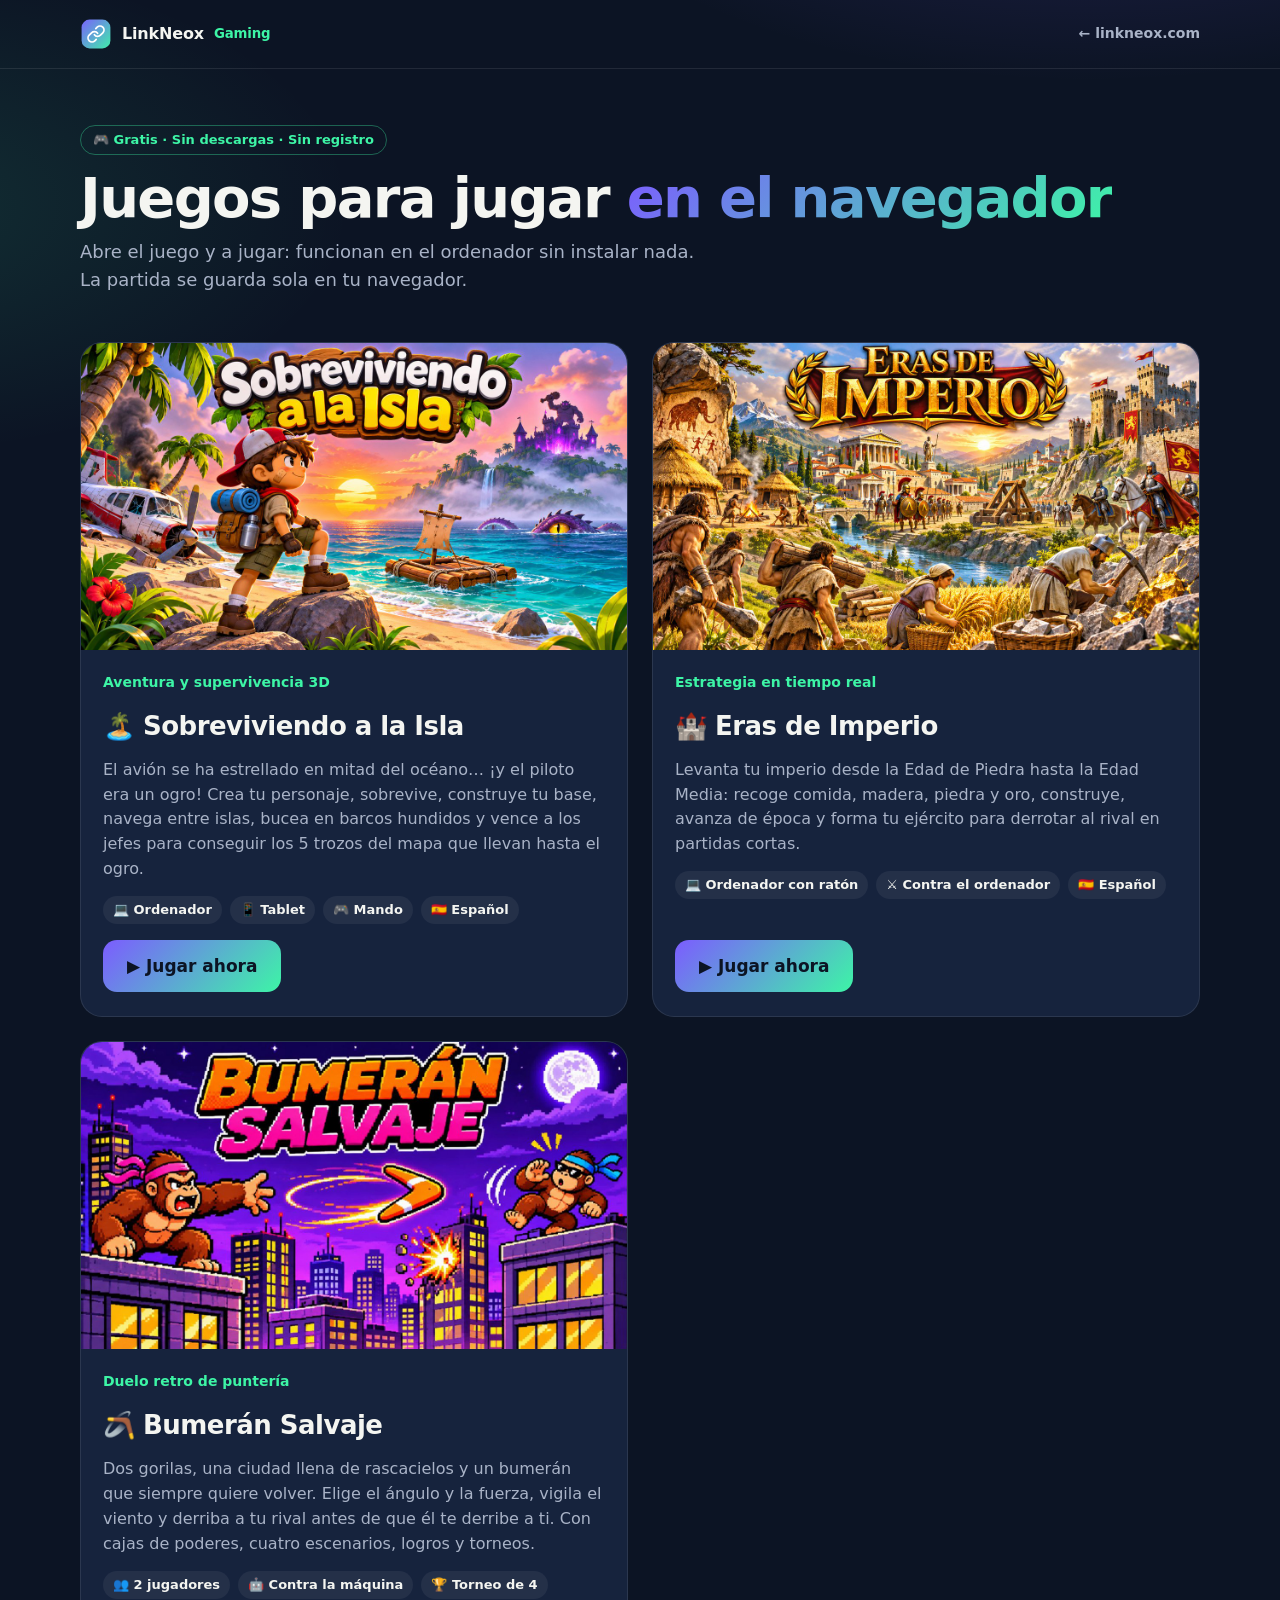
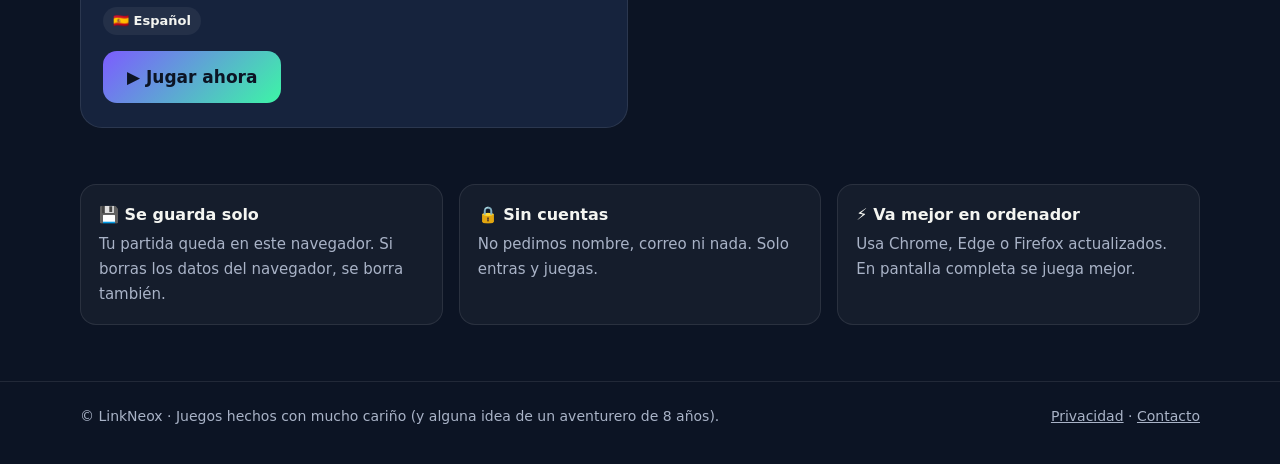
==== gaming/index.html @ 2f7a63bf "Gaming: tarjeta de Bumerán Salvaje" ====
<!doctype html>
<html lang="es">
<head>
  <meta charset="UTF-8" />
  <meta name="viewport" content="width=device-width, initial-scale=1" />
  <title>Juegos gratis en el navegador | LinkNeox Gaming</title>
  <meta name="description" content="Juegos gratis para jugar en el navegador, sin descargar nada: Sobreviviendo a la Isla (aventura 3D en el océano), Eras de Imperio (estrategia en tiempo real) y Bumerán Salvaje (duelo retro para 2 jugadores)." />
  <link rel="canonical" href="https://linkneox.com/gaming/" />
  <meta name="theme-color" content="#0c1424" />
  <meta property="og:type" content="website" />
  <meta property="og:title" content="LinkNeox Gaming: juegos gratis en el navegador" />
  <meta property="og:description" content="Aventura 3D en el océano y estrategia en tiempo real. Sin descargas, sin registro." />
  <meta property="og:url" content="https://linkneox.com/gaming/" />
  <meta property="og:image" content="https://linkneox.com/gaming/img/sobreviviendo-portada.jpg" />
  <link rel="icon" href="/favicon.svg" type="image/svg+xml" />
  <style>
    :root {
      --navy: #0c1424;
      --navy-2: #131e35;
      --card: #16233d;
      --line: rgba(255, 255, 255, 0.09);
      --text: #f4f5f1;
      --muted: #a9b3c7;
      --green: #3df5a6;
      --violet: #7c5cff;
      --grad: linear-gradient(135deg, #7c5cff, #3df5a6);
    }
    * { box-sizing: border-box; }
    html { -webkit-text-size-adjust: 100%; }
    body {
      margin: 0; min-height: 100vh; background: var(--navy); color: var(--text);
      font: 16px/1.55 system-ui, -apple-system, "Segoe UI", Roboto, sans-serif;
      background-image: radial-gradient(60rem 30rem at 85% -10%, rgba(124, 92, 255, 0.22), transparent 60%),
        radial-gradient(50rem 26rem at -10% 10%, rgba(61, 245, 166, 0.12), transparent 60%);
    }
    a { color: inherit; }
    .wrap { width: min(1120px, 100% - 32px); margin-inline: auto; }

    header { padding: 18px 0; border-bottom: 1px solid var(--line); }
    header .wrap { display: flex; align-items: center; justify-content: space-between; gap: 16px; }
    .brand { display: flex; align-items: center; gap: 10px; text-decoration: none; font-weight: 800; letter-spacing: -0.01em; }
    .brand small { font-weight: 700; color: var(--green); }
    .back { color: var(--muted); text-decoration: none; font-size: 14px; font-weight: 600; }
    .back:hover { color: var(--text); }

    .hero { padding: 56px 0 28px; }
    .tag { display: inline-block; padding: 4px 12px; border-radius: 999px; border: 1px solid rgba(61, 245, 166, 0.35); color: var(--green); font-size: 13px; font-weight: 700; }
    h1 { margin: 14px 0 10px; font-size: clamp(32px, 6vw, 56px); line-height: 1.05; letter-spacing: -0.03em; }
    h1 span { background: var(--grad); -webkit-background-clip: text; background-clip: text; color: transparent; }
    .hero p { margin: 0; max-width: 620px; color: var(--muted); font-size: 18px; }

    .games { display: grid; gap: 24px; padding: 20px 0 56px; grid-template-columns: repeat(auto-fit, minmax(min(100%, 460px), 1fr)); }
    .game { display: flex; flex-direction: column; background: var(--card); border: 1px solid var(--line); border-radius: 22px; overflow: hidden; transition: transform 0.2s, border-color 0.2s; }
    .game:hover { transform: translateY(-3px); border-color: rgba(61, 245, 166, 0.35); }
    .shot { position: relative; aspect-ratio: 16 / 9; background: var(--navy-2); overflow: hidden; }
    .shot img { width: 100%; height: 100%; object-fit: cover; display: block; }
    .shot img.top { object-position: center top; }
    .shot .mini { position: absolute; right: 12px; bottom: 12px; width: 34%; height: auto; aspect-ratio: 16 / 9; border-radius: 10px; border: 2px solid rgba(255, 255, 255, 0.85); box-shadow: 0 8px 24px rgba(0, 0, 0, 0.4); }
    .body { display: flex; flex-direction: column; gap: 12px; padding: 22px 22px 24px; flex: 1; }
    .game h2 { margin: 0; font-size: 26px; letter-spacing: -0.02em; }
    .game .kind { color: var(--green); font-weight: 700; font-size: 14px; }
    .game p { margin: 0; color: var(--muted); }
    .chips { display: flex; flex-wrap: wrap; gap: 8px; margin: 2px 0 4px; padding: 0; list-style: none; }
    .chips li { padding: 4px 10px; border-radius: 999px; background: rgba(255, 255, 255, 0.06); font-size: 13px; font-weight: 600; }
    .play {
      margin-top: auto; align-self: flex-start; display: inline-flex; align-items: center; gap: 8px;
      padding: 13px 24px; border-radius: 14px; background: var(--grad); color: var(--navy);
      font-weight: 800; font-size: 17px; text-decoration: none; transition: filter 0.2s, transform 0.2s;
    }
    .play:hover { filter: brightness(1.08); transform: translateY(-1px); }
    .play:focus-visible { outline: 3px solid var(--text); outline-offset: 3px; }

    .info { display: grid; gap: 16px; padding-bottom: 56px; grid-template-columns: repeat(auto-fit, minmax(min(100%, 240px), 1fr)); }
    .info div { padding: 18px; border-radius: 16px; background: rgba(255, 255, 255, 0.04); border: 1px solid var(--line); }
    .info b { display: block; margin-bottom: 4px; }
    .info span { color: var(--muted); font-size: 15px; }

    footer { padding: 24px 0 36px; border-top: 1px solid var(--line); color: var(--muted); font-size: 14px; }
    footer .wrap { display: flex; flex-wrap: wrap; gap: 12px 24px; justify-content: space-between; }
    footer a { color: var(--muted); }
    footer a:hover { color: var(--text); }

    @media (prefers-reduced-motion: reduce) { .game, .play { transition: none; } .game:hover, .play:hover { transform: none; } }
  </style>
</head>
<body>
  <header>
    <div class="wrap">
      <a class="brand" href="/">
        <svg width="32" height="32" viewBox="0 0 40 40" aria-hidden="true">
          <defs><linearGradient id="g" x1="0" y1="0" x2="40" y2="40" gradientUnits="userSpaceOnUse"><stop stop-color="#7C5CFF" /><stop offset="1" stop-color="#3DF5A6" /></linearGradient></defs>
          <rect x="2" y="2" width="36" height="36" rx="10" fill="url(#g)" />
          <g transform="translate(8,8)" stroke="#fff" stroke-width="2.2" stroke-linecap="round" stroke-linejoin="round" fill="none">
            <path d="M10 13a5 5 0 0 0 7.54.54l3-3a5 5 0 0 0-7.07-7.07l-1.72 1.71" />
            <path d="M14 11a5 5 0 0 0-7.54-.54l-3 3a5 5 0 0 0 7.07 7.07l1.71-1.71" />
          </g>
        </svg>
        LinkNeox <small>Gaming</small>
      </a>
      <a class="back" href="/">← linkneox.com</a>
    </div>
  </header>

  <main>
    <section class="hero wrap">
      <span class="tag">🎮 Gratis · Sin descargas · Sin registro</span>
      <h1>Juegos para jugar <span>en el navegador</span></h1>
      <p>Abre el juego y a jugar: funcionan en el ordenador sin instalar nada. La partida se guarda sola en tu navegador.</p>
    </section>

    <section class="games wrap" aria-label="Juegos">
      <article class="game">
        <div class="shot">
          <img src="img/sobreviviendo-portada.jpg" width="1280" height="720" alt="Portada de Sobreviviendo a la Isla: un niño aventurero en la playa junto al avión estrellado, una balsa en el mar y el castillo morado del ogro al fondo" />
        </div>
        <div class="body">
          <span class="kind">Aventura y supervivencia 3D</span>
          <h2>🏝️ Sobreviviendo a la Isla</h2>
          <p>El avión se ha estrellado en mitad del océano… ¡y el piloto era un ogro! Crea tu personaje, sobrevive, construye tu base, navega entre islas, bucea en barcos hundidos y vence a los jefes para conseguir los 5 trozos del mapa que llevan hasta el ogro.</p>
          <ul class="chips">
            <li>💻 Ordenador</li><li>📱 Tablet</li><li>🎮 Mando</li><li>🇪🇸 Español</li>
          </ul>
          <a class="play" href="sobreviviendo-a-la-isla/">▶ Jugar ahora</a>
        </div>
      </article>

      <article class="game">
        <div class="shot">
          <img src="img/eras-de-imperio-portada.jpg" width="1280" height="720" alt="Portada de Eras de Imperio: una aldea de la Edad de Piedra, una ciudad de la Antigüedad y un castillo medieval junto a un río, con aldeanos recogiendo recursos" loading="lazy" />
        </div>
        <div class="body">
          <span class="kind">Estrategia en tiempo real</span>
          <h2>🏰 Eras de Imperio</h2>
          <p>Levanta tu imperio desde la Edad de Piedra hasta la Edad Media: recoge comida, madera, piedra y oro, construye, avanza de época y forma tu ejército para derrotar al rival en partidas cortas.</p>
          <ul class="chips">
            <li>💻 Ordenador con ratón</li><li>⚔️ Contra el ordenador</li><li>🇪🇸 Español</li>
          </ul>
          <a class="play" href="eras-de-imperio/">▶ Jugar ahora</a>
        </div>
      </article>

      <article class="game">
        <div class="shot">
          <img src="img/bumeran-salvaje-portada.jpg" width="1280" height="720" alt="Portada de Bumerán Salvaje: dos gorilas pixelados en lo alto de rascacielos de una ciudad nocturna se lanzan un bumerán" loading="lazy" />
        </div>
        <div class="body">
          <span class="kind">Duelo retro de puntería</span>
          <h2>🪃 Bumerán Salvaje</h2>
          <p>Dos gorilas, una ciudad llena de rascacielos y un bumerán que siempre quiere volver. Elige el ángulo y la fuerza, vigila el viento y derriba a tu rival antes de que él te derribe a ti. Con cajas de poderes, cuatro escenarios, logros y torneos.</p>
          <ul class="chips">
            <li>👥 2 jugadores</li><li>🤖 Contra la máquina</li><li>🏆 Torneo de 4</li><li>🇪🇸 Español</li>
          </ul>
          <a class="play" href="bumeran-salvaje/">▶ Jugar ahora</a>
        </div>
      </article>
    </section>

    <section class="info wrap" aria-label="Información">
      <div><b>💾 Se guarda solo</b><span>Tu partida queda en este navegador. Si borras los datos del navegador, se borra también.</span></div>
      <div><b>🔒 Sin cuentas</b><span>No pedimos nombre, correo ni nada. Solo entras y juegas.</span></div>
      <div><b>⚡ Va mejor en ordenador</b><span>Usa Chrome, Edge o Firefox actualizados. En pantalla completa se juega mejor.</span></div>
    </section>
  </main>

  <footer>
    <div class="wrap">
      <span>© LinkNeox · Juegos hechos con mucho cariño (y alguna idea de un aventurero de 8 años).</span>
      <span><a href="/privacidad">Privacidad</a> · <a href="/contacto">Contacto</a></span>
    </div>
  </footer>
</body>
</html>
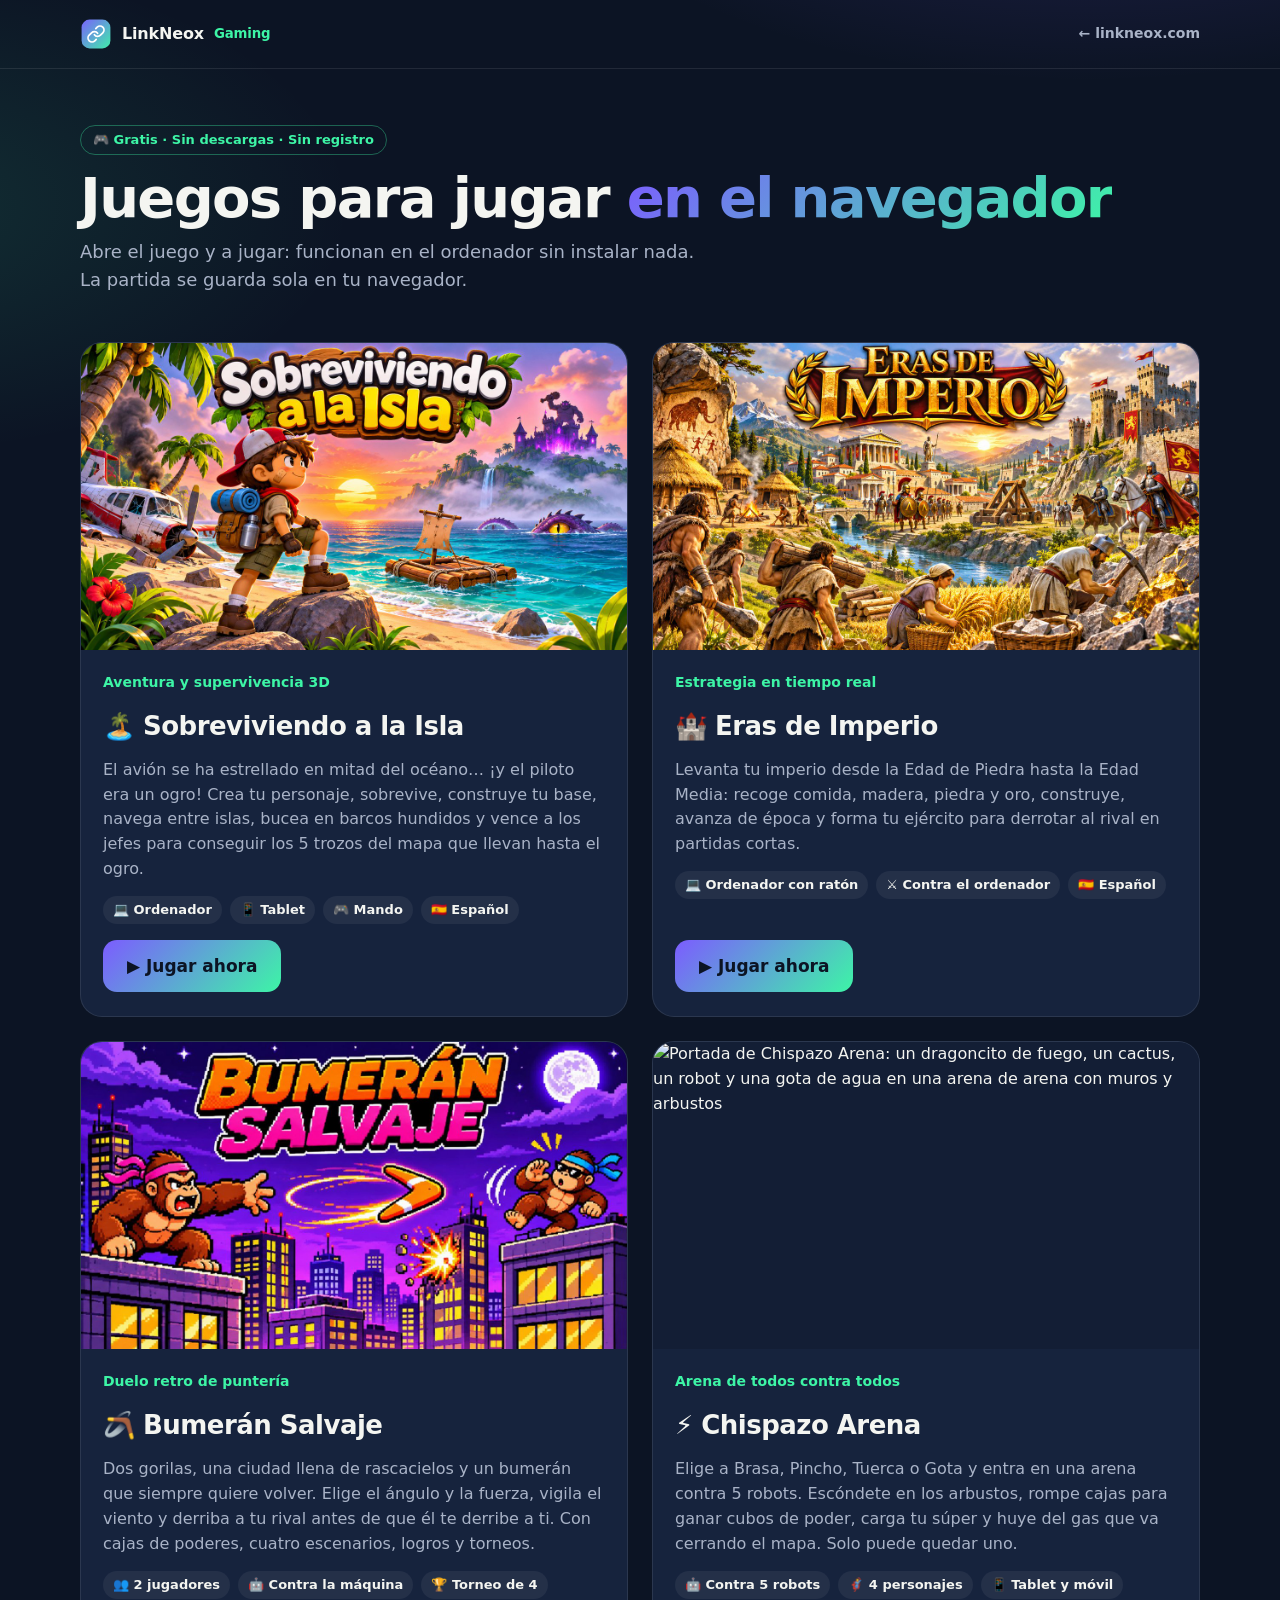
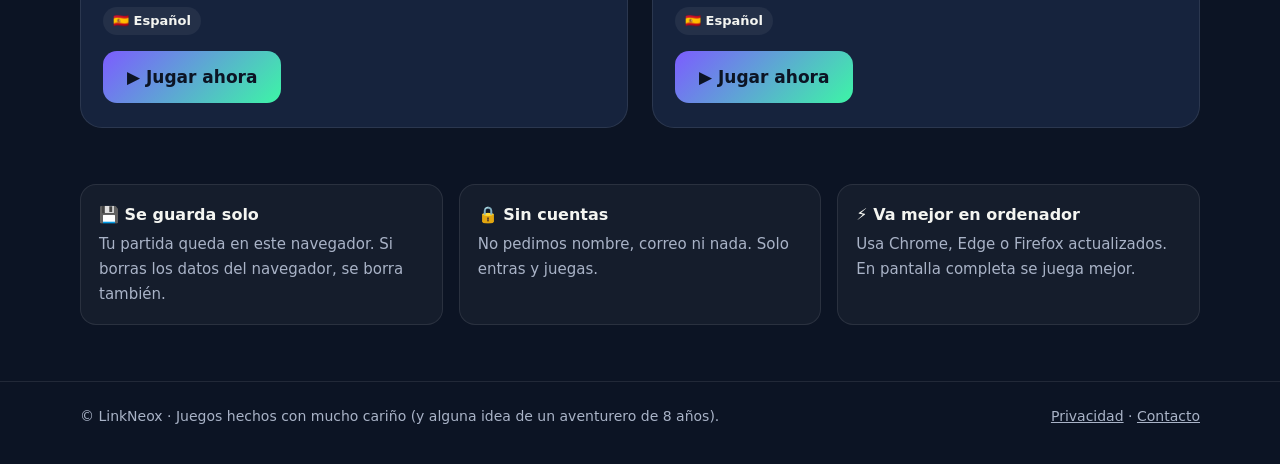
==== commit 54f1cd66: "Add Chispazo Arena to games page" ====
--- a/gaming/index.html
+++ b/gaming/index.html
@@ -1,172 +1,186 @@
-<!doctype html>
-<html lang="es">
-<head>
-  <meta charset="UTF-8" />
-  <meta name="viewport" content="width=device-width, initial-scale=1" />
-  <title>Juegos gratis en el navegador | LinkNeox Gaming</title>
-  <meta name="description" content="Juegos gratis para jugar en el navegador, sin descargar nada: Sobreviviendo a la Isla (aventura 3D en el océano), Eras de Imperio (estrategia en tiempo real) y Bumerán Salvaje (duelo retro para 2 jugadores)." />
-  <link rel="canonical" href="https://linkneox.com/gaming/" />
-  <meta name="theme-color" content="#0c1424" />
-  <meta property="og:type" content="website" />
-  <meta property="og:title" content="LinkNeox Gaming: juegos gratis en el navegador" />
-  <meta property="og:description" content="Aventura 3D en el océano y estrategia en tiempo real. Sin descargas, sin registro." />
-  <meta property="og:url" content="https://linkneox.com/gaming/" />
-  <meta property="og:image" content="https://linkneox.com/gaming/img/sobreviviendo-portada.jpg" />
-  <link rel="icon" href="/favicon.svg" type="image/svg+xml" />
-  <style>
-    :root {
-      --navy: #0c1424;
-      --navy-2: #131e35;
-      --card: #16233d;
-      --line: rgba(255, 255, 255, 0.09);
-      --text: #f4f5f1;
-      --muted: #a9b3c7;
-      --green: #3df5a6;
-      --violet: #7c5cff;
-      --grad: linear-gradient(135deg, #7c5cff, #3df5a6);
-    }
-    * { box-sizing: border-box; }
-    html { -webkit-text-size-adjust: 100%; }
-    body {
-      margin: 0; min-height: 100vh; background: var(--navy); color: var(--text);
-      font: 16px/1.55 system-ui, -apple-system, "Segoe UI", Roboto, sans-serif;
-      background-image: radial-gradient(60rem 30rem at 85% -10%, rgba(124, 92, 255, 0.22), transparent 60%),
-        radial-gradient(50rem 26rem at -10% 10%, rgba(61, 245, 166, 0.12), transparent 60%);
-    }
-    a { color: inherit; }
-    .wrap { width: min(1120px, 100% - 32px); margin-inline: auto; }
-
-    header { padding: 18px 0; border-bottom: 1px solid var(--line); }
-    header .wrap { display: flex; align-items: center; justify-content: space-between; gap: 16px; }
-    .brand { display: flex; align-items: center; gap: 10px; text-decoration: none; font-weight: 800; letter-spacing: -0.01em; }
-    .brand small { font-weight: 700; color: var(--green); }
-    .back { color: var(--muted); text-decoration: none; font-size: 14px; font-weight: 600; }
-    .back:hover { color: var(--text); }
-
-    .hero { padding: 56px 0 28px; }
-    .tag { display: inline-block; padding: 4px 12px; border-radius: 999px; border: 1px solid rgba(61, 245, 166, 0.35); color: var(--green); font-size: 13px; font-weight: 700; }
-    h1 { margin: 14px 0 10px; font-size: clamp(32px, 6vw, 56px); line-height: 1.05; letter-spacing: -0.03em; }
-    h1 span { background: var(--grad); -webkit-background-clip: text; background-clip: text; color: transparent; }
-    .hero p { margin: 0; max-width: 620px; color: var(--muted); font-size: 18px; }
-
-    .games { display: grid; gap: 24px; padding: 20px 0 56px; grid-template-columns: repeat(auto-fit, minmax(min(100%, 460px), 1fr)); }
-    .game { display: flex; flex-direction: column; background: var(--card); border: 1px solid var(--line); border-radius: 22px; overflow: hidden; transition: transform 0.2s, border-color 0.2s; }
-    .game:hover { transform: translateY(-3px); border-color: rgba(61, 245, 166, 0.35); }
-    .shot { position: relative; aspect-ratio: 16 / 9; background: var(--navy-2); overflow: hidden; }
-    .shot img { width: 100%; height: 100%; object-fit: cover; display: block; }
-    .shot img.top { object-position: center top; }
-    .shot .mini { position: absolute; right: 12px; bottom: 12px; width: 34%; height: auto; aspect-ratio: 16 / 9; border-radius: 10px; border: 2px solid rgba(255, 255, 255, 0.85); box-shadow: 0 8px 24px rgba(0, 0, 0, 0.4); }
-    .body { display: flex; flex-direction: column; gap: 12px; padding: 22px 22px 24px; flex: 1; }
-    .game h2 { margin: 0; font-size: 26px; letter-spacing: -0.02em; }
-    .game .kind { color: var(--green); font-weight: 700; font-size: 14px; }
-    .game p { margin: 0; color: var(--muted); }
-    .chips { display: flex; flex-wrap: wrap; gap: 8px; margin: 2px 0 4px; padding: 0; list-style: none; }
-    .chips li { padding: 4px 10px; border-radius: 999px; background: rgba(255, 255, 255, 0.06); font-size: 13px; font-weight: 600; }
-    .play {
-      margin-top: auto; align-self: flex-start; display: inline-flex; align-items: center; gap: 8px;
-      padding: 13px 24px; border-radius: 14px; background: var(--grad); color: var(--navy);
-      font-weight: 800; font-size: 17px; text-decoration: none; transition: filter 0.2s, transform 0.2s;
-    }
-    .play:hover { filter: brightness(1.08); transform: translateY(-1px); }
-    .play:focus-visible { outline: 3px solid var(--text); outline-offset: 3px; }
-
-    .info { display: grid; gap: 16px; padding-bottom: 56px; grid-template-columns: repeat(auto-fit, minmax(min(100%, 240px), 1fr)); }
-    .info div { padding: 18px; border-radius: 16px; background: rgba(255, 255, 255, 0.04); border: 1px solid var(--line); }
-    .info b { display: block; margin-bottom: 4px; }
-    .info span { color: var(--muted); font-size: 15px; }
-
-    footer { padding: 24px 0 36px; border-top: 1px solid var(--line); color: var(--muted); font-size: 14px; }
-    footer .wrap { display: flex; flex-wrap: wrap; gap: 12px 24px; justify-content: space-between; }
-    footer a { color: var(--muted); }
-    footer a:hover { color: var(--text); }
-
-    @media (prefers-reduced-motion: reduce) { .game, .play { transition: none; } .game:hover, .play:hover { transform: none; } }
-  </style>
-</head>
-<body>
-  <header>
-    <div class="wrap">
-      <a class="brand" href="/">
-        <svg width="32" height="32" viewBox="0 0 40 40" aria-hidden="true">
-          <defs><linearGradient id="g" x1="0" y1="0" x2="40" y2="40" gradientUnits="userSpaceOnUse"><stop stop-color="#7C5CFF" /><stop offset="1" stop-color="#3DF5A6" /></linearGradient></defs>
-          <rect x="2" y="2" width="36" height="36" rx="10" fill="url(#g)" />
-          <g transform="translate(8,8)" stroke="#fff" stroke-width="2.2" stroke-linecap="round" stroke-linejoin="round" fill="none">
-            <path d="M10 13a5 5 0 0 0 7.54.54l3-3a5 5 0 0 0-7.07-7.07l-1.72 1.71" />
-            <path d="M14 11a5 5 0 0 0-7.54-.54l-3 3a5 5 0 0 0 7.07 7.07l1.71-1.71" />
-          </g>
-        </svg>
-        LinkNeox <small>Gaming</small>
-      </a>
-      <a class="back" href="/">← linkneox.com</a>
-    </div>
-  </header>
-
-  <main>
-    <section class="hero wrap">
-      <span class="tag">🎮 Gratis · Sin descargas · Sin registro</span>
-      <h1>Juegos para jugar <span>en el navegador</span></h1>
-      <p>Abre el juego y a jugar: funcionan en el ordenador sin instalar nada. La partida se guarda sola en tu navegador.</p>
-    </section>
-
-    <section class="games wrap" aria-label="Juegos">
-      <article class="game">
-        <div class="shot">
-          <img src="img/sobreviviendo-portada.jpg" width="1280" height="720" alt="Portada de Sobreviviendo a la Isla: un niño aventurero en la playa junto al avión estrellado, una balsa en el mar y el castillo morado del ogro al fondo" />
-        </div>
-        <div class="body">
-          <span class="kind">Aventura y supervivencia 3D</span>
-          <h2>🏝️ Sobreviviendo a la Isla</h2>
-          <p>El avión se ha estrellado en mitad del océano… ¡y el piloto era un ogro! Crea tu personaje, sobrevive, construye tu base, navega entre islas, bucea en barcos hundidos y vence a los jefes para conseguir los 5 trozos del mapa que llevan hasta el ogro.</p>
-          <ul class="chips">
-            <li>💻 Ordenador</li><li>📱 Tablet</li><li>🎮 Mando</li><li>🇪🇸 Español</li>
-          </ul>
-          <a class="play" href="sobreviviendo-a-la-isla/">▶ Jugar ahora</a>
-        </div>
-      </article>
-
-      <article class="game">
-        <div class="shot">
-          <img src="img/eras-de-imperio-portada.jpg" width="1280" height="720" alt="Portada de Eras de Imperio: una aldea de la Edad de Piedra, una ciudad de la Antigüedad y un castillo medieval junto a un río, con aldeanos recogiendo recursos" loading="lazy" />
-        </div>
-        <div class="body">
-          <span class="kind">Estrategia en tiempo real</span>
-          <h2>🏰 Eras de Imperio</h2>
-          <p>Levanta tu imperio desde la Edad de Piedra hasta la Edad Media: recoge comida, madera, piedra y oro, construye, avanza de época y forma tu ejército para derrotar al rival en partidas cortas.</p>
-          <ul class="chips">
-            <li>💻 Ordenador con ratón</li><li>⚔️ Contra el ordenador</li><li>🇪🇸 Español</li>
-          </ul>
-          <a class="play" href="eras-de-imperio/">▶ Jugar ahora</a>
-        </div>
-      </article>
-
-      <article class="game">
-        <div class="shot">
-          <img src="img/bumeran-salvaje-portada.jpg" width="1280" height="720" alt="Portada de Bumerán Salvaje: dos gorilas pixelados en lo alto de rascacielos de una ciudad nocturna se lanzan un bumerán" loading="lazy" />
-        </div>
-        <div class="body">
-          <span class="kind">Duelo retro de puntería</span>
-          <h2>🪃 Bumerán Salvaje</h2>
-          <p>Dos gorilas, una ciudad llena de rascacielos y un bumerán que siempre quiere volver. Elige el ángulo y la fuerza, vigila el viento y derriba a tu rival antes de que él te derribe a ti. Con cajas de poderes, cuatro escenarios, logros y torneos.</p>
-          <ul class="chips">
-            <li>👥 2 jugadores</li><li>🤖 Contra la máquina</li><li>🏆 Torneo de 4</li><li>🇪🇸 Español</li>
-          </ul>
-          <a class="play" href="bumeran-salvaje/">▶ Jugar ahora</a>
-        </div>
-      </article>
-    </section>
-
-    <section class="info wrap" aria-label="Información">
-      <div><b>💾 Se guarda solo</b><span>Tu partida queda en este navegador. Si borras los datos del navegador, se borra también.</span></div>
-      <div><b>🔒 Sin cuentas</b><span>No pedimos nombre, correo ni nada. Solo entras y juegas.</span></div>
-      <div><b>⚡ Va mejor en ordenador</b><span>Usa Chrome, Edge o Firefox actualizados. En pantalla completa se juega mejor.</span></div>
-    </section>
-  </main>
-
-  <footer>
-    <div class="wrap">
-      <span>© LinkNeox · Juegos hechos con mucho cariño (y alguna idea de un aventurero de 8 años).</span>
-      <span><a href="/privacidad">Privacidad</a> · <a href="/contacto">Contacto</a></span>
-    </div>
-  </footer>
-</body>
-</html>
+<!doctype html>
+<html lang="es">
+<head>
+  <meta charset="UTF-8" />
+  <meta name="viewport" content="width=device-width, initial-scale=1" />
+  <title>Juegos gratis en el navegador | LinkNeox Gaming</title>
+  <meta name="description" content="Juegos gratis para jugar en el navegador, sin descargar nada: Sobreviviendo a la Isla (aventura 3D en el océano), Eras de Imperio (estrategia en tiempo real) y Bumerán Salvaje (duelo retro para 2 jugadores)." />
+  <link rel="canonical" href="https://linkneox.com/gaming/" />
+  <meta name="theme-color" content="#0c1424" />
+  <meta property="og:type" content="website" />
+  <meta property="og:title" content="LinkNeox Gaming: juegos gratis en el navegador" />
+  <meta property="og:description" content="Aventura 3D en el océano y estrategia en tiempo real. Sin descargas, sin registro." />
+  <meta property="og:url" content="https://linkneox.com/gaming/" />
+  <meta property="og:image" content="https://linkneox.com/gaming/img/sobreviviendo-portada.jpg" />
+  <link rel="icon" href="/favicon.svg" type="image/svg+xml" />
+  <style>
+    :root {
+      --navy: #0c1424;
+      --navy-2: #131e35;
+      --card: #16233d;
+      --line: rgba(255, 255, 255, 0.09);
+      --text: #f4f5f1;
+      --muted: #a9b3c7;
+      --green: #3df5a6;
+      --violet: #7c5cff;
+      --grad: linear-gradient(135deg, #7c5cff, #3df5a6);
+    }
+    * { box-sizing: border-box; }
+    html { -webkit-text-size-adjust: 100%; }
+    body {
+      margin: 0; min-height: 100vh; background: var(--navy); color: var(--text);
+      font: 16px/1.55 system-ui, -apple-system, "Segoe UI", Roboto, sans-serif;
+      background-image: radial-gradient(60rem 30rem at 85% -10%, rgba(124, 92, 255, 0.22), transparent 60%),
+        radial-gradient(50rem 26rem at -10% 10%, rgba(61, 245, 166, 0.12), transparent 60%);
+    }
+    a { color: inherit; }
+    .wrap { width: min(1120px, 100% - 32px); margin-inline: auto; }
+
+    header { padding: 18px 0; border-bottom: 1px solid var(--line); }
+    header .wrap { display: flex; align-items: center; justify-content: space-between; gap: 16px; }
+    .brand { display: flex; align-items: center; gap: 10px; text-decoration: none; font-weight: 800; letter-spacing: -0.01em; }
+    .brand small { font-weight: 700; color: var(--green); }
+    .back { color: var(--muted); text-decoration: none; font-size: 14px; font-weight: 600; }
+    .back:hover { color: var(--text); }
+
+    .hero { padding: 56px 0 28px; }
+    .tag { display: inline-block; padding: 4px 12px; border-radius: 999px; border: 1px solid rgba(61, 245, 166, 0.35); color: var(--green); font-size: 13px; font-weight: 700; }
+    h1 { margin: 14px 0 10px; font-size: clamp(32px, 6vw, 56px); line-height: 1.05; letter-spacing: -0.03em; }
+    h1 span { background: var(--grad); -webkit-background-clip: text; background-clip: text; color: transparent; }
+    .hero p { margin: 0; max-width: 620px; color: var(--muted); font-size: 18px; }
+
+    .games { display: grid; gap: 24px; padding: 20px 0 56px; grid-template-columns: repeat(auto-fit, minmax(min(100%, 460px), 1fr)); }
+    .game { display: flex; flex-direction: column; background: var(--card); border: 1px solid var(--line); border-radius: 22px; overflow: hidden; transition: transform 0.2s, border-color 0.2s; }
+    .game:hover { transform: translateY(-3px); border-color: rgba(61, 245, 166, 0.35); }
+    .shot { position: relative; aspect-ratio: 16 / 9; background: var(--navy-2); overflow: hidden; }
+    .shot img { width: 100%; height: 100%; object-fit: cover; display: block; }
+    .shot img.top { object-position: center top; }
+    .shot .mini { position: absolute; right: 12px; bottom: 12px; width: 34%; height: auto; aspect-ratio: 16 / 9; border-radius: 10px; border: 2px solid rgba(255, 255, 255, 0.85); box-shadow: 0 8px 24px rgba(0, 0, 0, 0.4); }
+    .body { display: flex; flex-direction: column; gap: 12px; padding: 22px 22px 24px; flex: 1; }
+    .game h2 { margin: 0; font-size: 26px; letter-spacing: -0.02em; }
+    .game .kind { color: var(--green); font-weight: 700; font-size: 14px; }
+    .game p { margin: 0; color: var(--muted); }
+    .chips { display: flex; flex-wrap: wrap; gap: 8px; margin: 2px 0 4px; padding: 0; list-style: none; }
+    .chips li { padding: 4px 10px; border-radius: 999px; background: rgba(255, 255, 255, 0.06); font-size: 13px; font-weight: 600; }
+    .play {
+      margin-top: auto; align-self: flex-start; display: inline-flex; align-items: center; gap: 8px;
+      padding: 13px 24px; border-radius: 14px; background: var(--grad); color: var(--navy);
+      font-weight: 800; font-size: 17px; text-decoration: none; transition: filter 0.2s, transform 0.2s;
+    }
+    .play:hover { filter: brightness(1.08); transform: translateY(-1px); }
+    .play:focus-visible { outline: 3px solid var(--text); outline-offset: 3px; }
+
+    .info { display: grid; gap: 16px; padding-bottom: 56px; grid-template-columns: repeat(auto-fit, minmax(min(100%, 240px), 1fr)); }
+    .info div { padding: 18px; border-radius: 16px; background: rgba(255, 255, 255, 0.04); border: 1px solid var(--line); }
+    .info b { display: block; margin-bottom: 4px; }
+    .info span { color: var(--muted); font-size: 15px; }
+
+    footer { padding: 24px 0 36px; border-top: 1px solid var(--line); color: var(--muted); font-size: 14px; }
+    footer .wrap { display: flex; flex-wrap: wrap; gap: 12px 24px; justify-content: space-between; }
+    footer a { color: var(--muted); }
+    footer a:hover { color: var(--text); }
+
+    @media (prefers-reduced-motion: reduce) { .game, .play { transition: none; } .game:hover, .play:hover { transform: none; } }
+  </style>
+</head>
+<body>
+  <header>
+    <div class="wrap">
+      <a class="brand" href="/">
+        <svg width="32" height="32" viewBox="0 0 40 40" aria-hidden="true">
+          <defs><linearGradient id="g" x1="0" y1="0" x2="40" y2="40" gradientUnits="userSpaceOnUse"><stop stop-color="#7C5CFF" /><stop offset="1" stop-color="#3DF5A6" /></linearGradient></defs>
+          <rect x="2" y="2" width="36" height="36" rx="10" fill="url(#g)" />
+          <g transform="translate(8,8)" stroke="#fff" stroke-width="2.2" stroke-linecap="round" stroke-linejoin="round" fill="none">
+            <path d="M10 13a5 5 0 0 0 7.54.54l3-3a5 5 0 0 0-7.07-7.07l-1.72 1.71" />
+            <path d="M14 11a5 5 0 0 0-7.54-.54l-3 3a5 5 0 0 0 7.07 7.07l1.71-1.71" />
+          </g>
+        </svg>
+        LinkNeox <small>Gaming</small>
+      </a>
+      <a class="back" href="/">← linkneox.com</a>
+    </div>
+  </header>
+
+  <main>
+    <section class="hero wrap">
+      <span class="tag">🎮 Gratis · Sin descargas · Sin registro</span>
+      <h1>Juegos para jugar <span>en el navegador</span></h1>
+      <p>Abre el juego y a jugar: funcionan en el ordenador sin instalar nada. La partida se guarda sola en tu navegador.</p>
+    </section>
+
+    <section class="games wrap" aria-label="Juegos">
+      <article class="game">
+        <div class="shot">
+          <img src="img/sobreviviendo-portada.jpg" width="1280" height="720" alt="Portada de Sobreviviendo a la Isla: un niño aventurero en la playa junto al avión estrellado, una balsa en el mar y el castillo morado del ogro al fondo" />
+        </div>
+        <div class="body">
+          <span class="kind">Aventura y supervivencia 3D</span>
+          <h2>🏝️ Sobreviviendo a la Isla</h2>
+          <p>El avión se ha estrellado en mitad del océano… ¡y el piloto era un ogro! Crea tu personaje, sobrevive, construye tu base, navega entre islas, bucea en barcos hundidos y vence a los jefes para conseguir los 5 trozos del mapa que llevan hasta el ogro.</p>
+          <ul class="chips">
+            <li>💻 Ordenador</li><li>📱 Tablet</li><li>🎮 Mando</li><li>🇪🇸 Español</li>
+          </ul>
+          <a class="play" href="sobreviviendo-a-la-isla/">▶ Jugar ahora</a>
+        </div>
+      </article>
+
+      <article class="game">
+        <div class="shot">
+          <img src="img/eras-de-imperio-portada.jpg" width="1280" height="720" alt="Portada de Eras de Imperio: una aldea de la Edad de Piedra, una ciudad de la Antigüedad y un castillo medieval junto a un río, con aldeanos recogiendo recursos" loading="lazy" />
+        </div>
+        <div class="body">
+          <span class="kind">Estrategia en tiempo real</span>
+          <h2>🏰 Eras de Imperio</h2>
+          <p>Levanta tu imperio desde la Edad de Piedra hasta la Edad Media: recoge comida, madera, piedra y oro, construye, avanza de época y forma tu ejército para derrotar al rival en partidas cortas.</p>
+          <ul class="chips">
+            <li>💻 Ordenador con ratón</li><li>⚔️ Contra el ordenador</li><li>🇪🇸 Español</li>
+          </ul>
+          <a class="play" href="eras-de-imperio/">▶ Jugar ahora</a>
+        </div>
+      </article>
+
+      <article class="game">
+        <div class="shot">
+          <img src="img/bumeran-salvaje-portada.jpg" width="1280" height="720" alt="Portada de Bumerán Salvaje: dos gorilas pixelados en lo alto de rascacielos de una ciudad nocturna se lanzan un bumerán" loading="lazy" />
+        </div>
+        <div class="body">
+          <span class="kind">Duelo retro de puntería</span>
+          <h2>🪃 Bumerán Salvaje</h2>
+          <p>Dos gorilas, una ciudad llena de rascacielos y un bumerán que siempre quiere volver. Elige el ángulo y la fuerza, vigila el viento y derriba a tu rival antes de que él te derribe a ti. Con cajas de poderes, cuatro escenarios, logros y torneos.</p>
+          <ul class="chips">
+            <li>👥 2 jugadores</li><li>🤖 Contra la máquina</li><li>🏆 Torneo de 4</li><li>🇪🇸 Español</li>
+          </ul>
+          <a class="play" href="bumeran-salvaje/">▶ Jugar ahora</a>
+        </div>
+      </article>
+      <article class="game">
+        <div class="shot">
+          <img src="img/chispazo-arena-portada.jpg" width="1280" height="720" alt="Portada de Chispazo Arena: un dragoncito de fuego, un cactus, un robot y una gota de agua en una arena de arena con muros y arbustos" loading="lazy" />
+        </div>
+        <div class="body">
+          <span class="kind">Arena de todos contra todos</span>
+          <h2>⚡ Chispazo Arena</h2>
+          <p>Elige a Brasa, Pincho, Tuerca o Gota y entra en una arena contra 5 robots. Escóndete en los arbustos, rompe cajas para ganar cubos de poder, carga tu súper y huye del gas que va cerrando el mapa. Solo puede quedar uno.</p>
+          <ul class="chips">
+            <li>🤖 Contra 5 robots</li><li>🦸 4 personajes</li><li>📱 Tablet y móvil</li><li>🇪🇸 Español</li>
+          </ul>
+          <a class="play" href="chispazo-arena/">▶ Jugar ahora</a>
+        </div>
+      </article>
+    </section>
+
+    <section class="info wrap" aria-label="Información">
+      <div><b>💾 Se guarda solo</b><span>Tu partida queda en este navegador. Si borras los datos del navegador, se borra también.</span></div>
+      <div><b>🔒 Sin cuentas</b><span>No pedimos nombre, correo ni nada. Solo entras y juegas.</span></div>
+      <div><b>⚡ Va mejor en ordenador</b><span>Usa Chrome, Edge o Firefox actualizados. En pantalla completa se juega mejor.</span></div>
+    </section>
+  </main>
+
+  <footer>
+    <div class="wrap">
+      <span>© LinkNeox · Juegos hechos con mucho cariño (y alguna idea de un aventurero de 8 años).</span>
+      <span><a href="/privacidad">Privacidad</a> · <a href="/contacto">Contacto</a></span>
+    </div>
+  </footer>
+</body>
+</html>
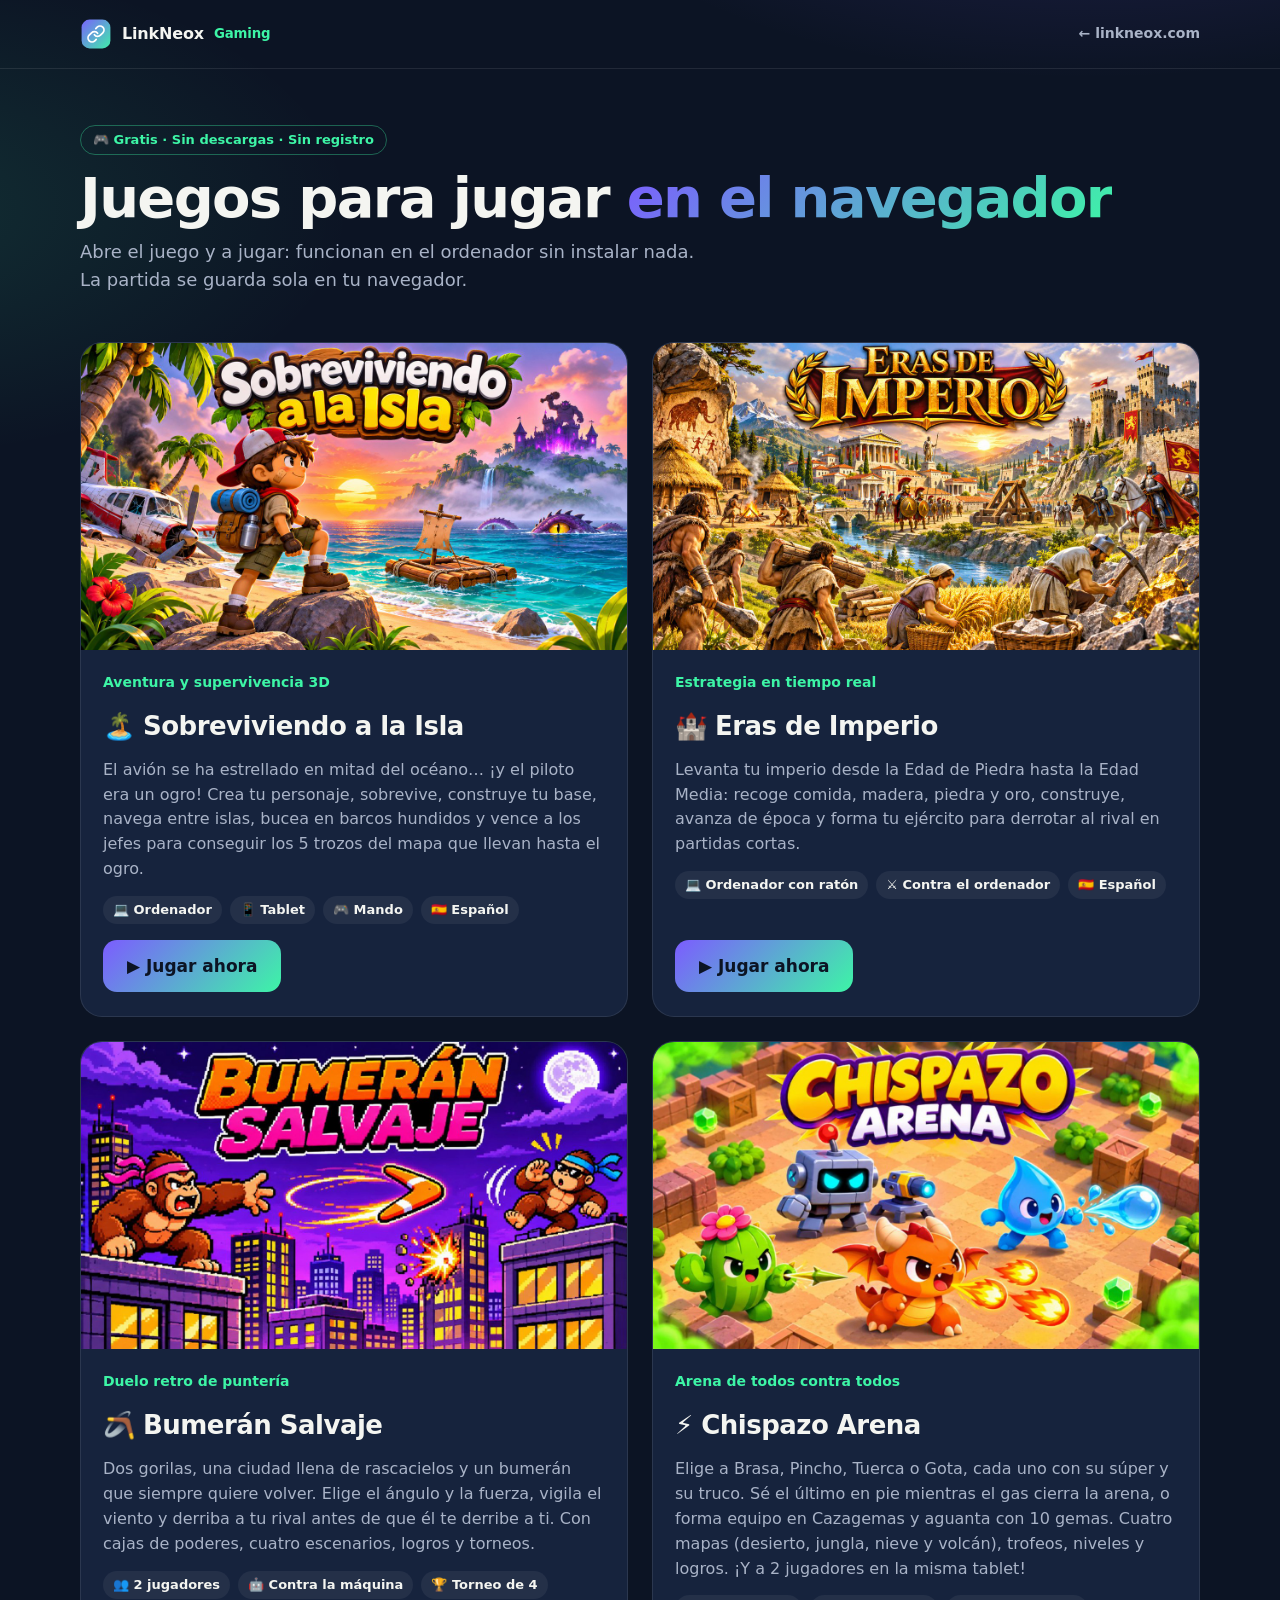
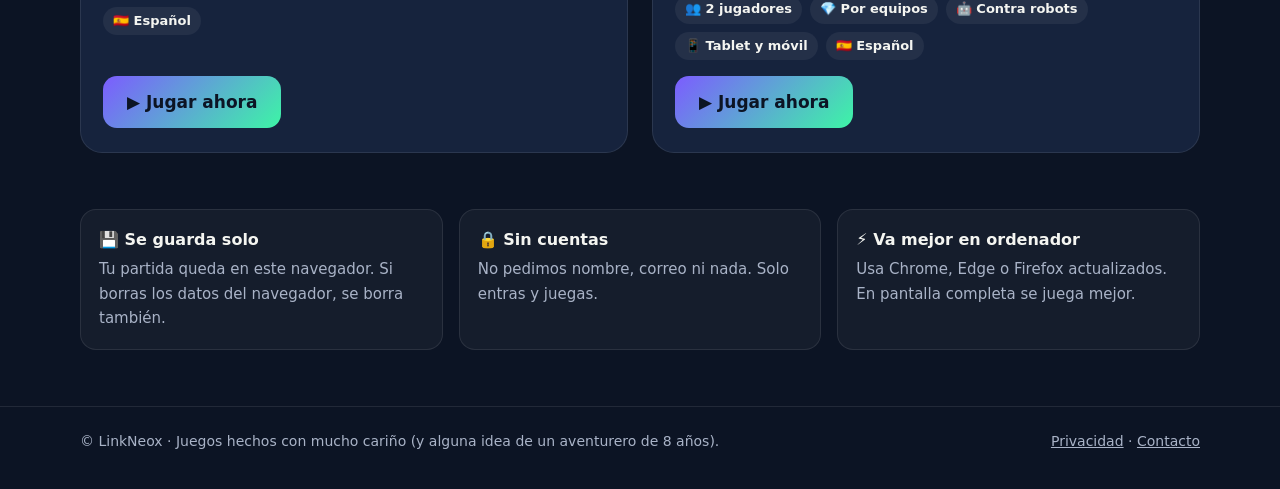
==== commit 7bfc5607: "Games page: update Chispazo Arena card" ====
--- a/gaming/index.html
+++ b/gaming/index.html
@@ -160,9 +160,9 @@
         <div class="body">
           <span class="kind">Arena de todos contra todos</span>
           <h2>⚡ Chispazo Arena</h2>
-          <p>Elige a Brasa, Pincho, Tuerca o Gota y entra en una arena contra 5 robots. Escóndete en los arbustos, rompe cajas para ganar cubos de poder, carga tu súper y huye del gas que va cerrando el mapa. Solo puede quedar uno.</p>
+          <p>Elige a Brasa, Pincho, Tuerca o Gota, cada uno con su súper y su truco. Sé el último en pie mientras el gas cierra la arena, o forma equipo en Cazagemas y aguanta con 10 gemas. Cuatro mapas (desierto, jungla, nieve y volcán), trofeos, niveles y logros. ¡Y a 2 jugadores en la misma tablet!</p>
           <ul class="chips">
-            <li>🤖 Contra 5 robots</li><li>🦸 4 personajes</li><li>📱 Tablet y móvil</li><li>🇪🇸 Español</li>
+            <li>👥 2 jugadores</li><li>💎 Por equipos</li><li>🤖 Contra robots</li><li>📱 Tablet y móvil</li><li>🇪🇸 Español</li>
           </ul>
           <a class="play" href="chispazo-arena/">▶ Jugar ahora</a>
         </div>
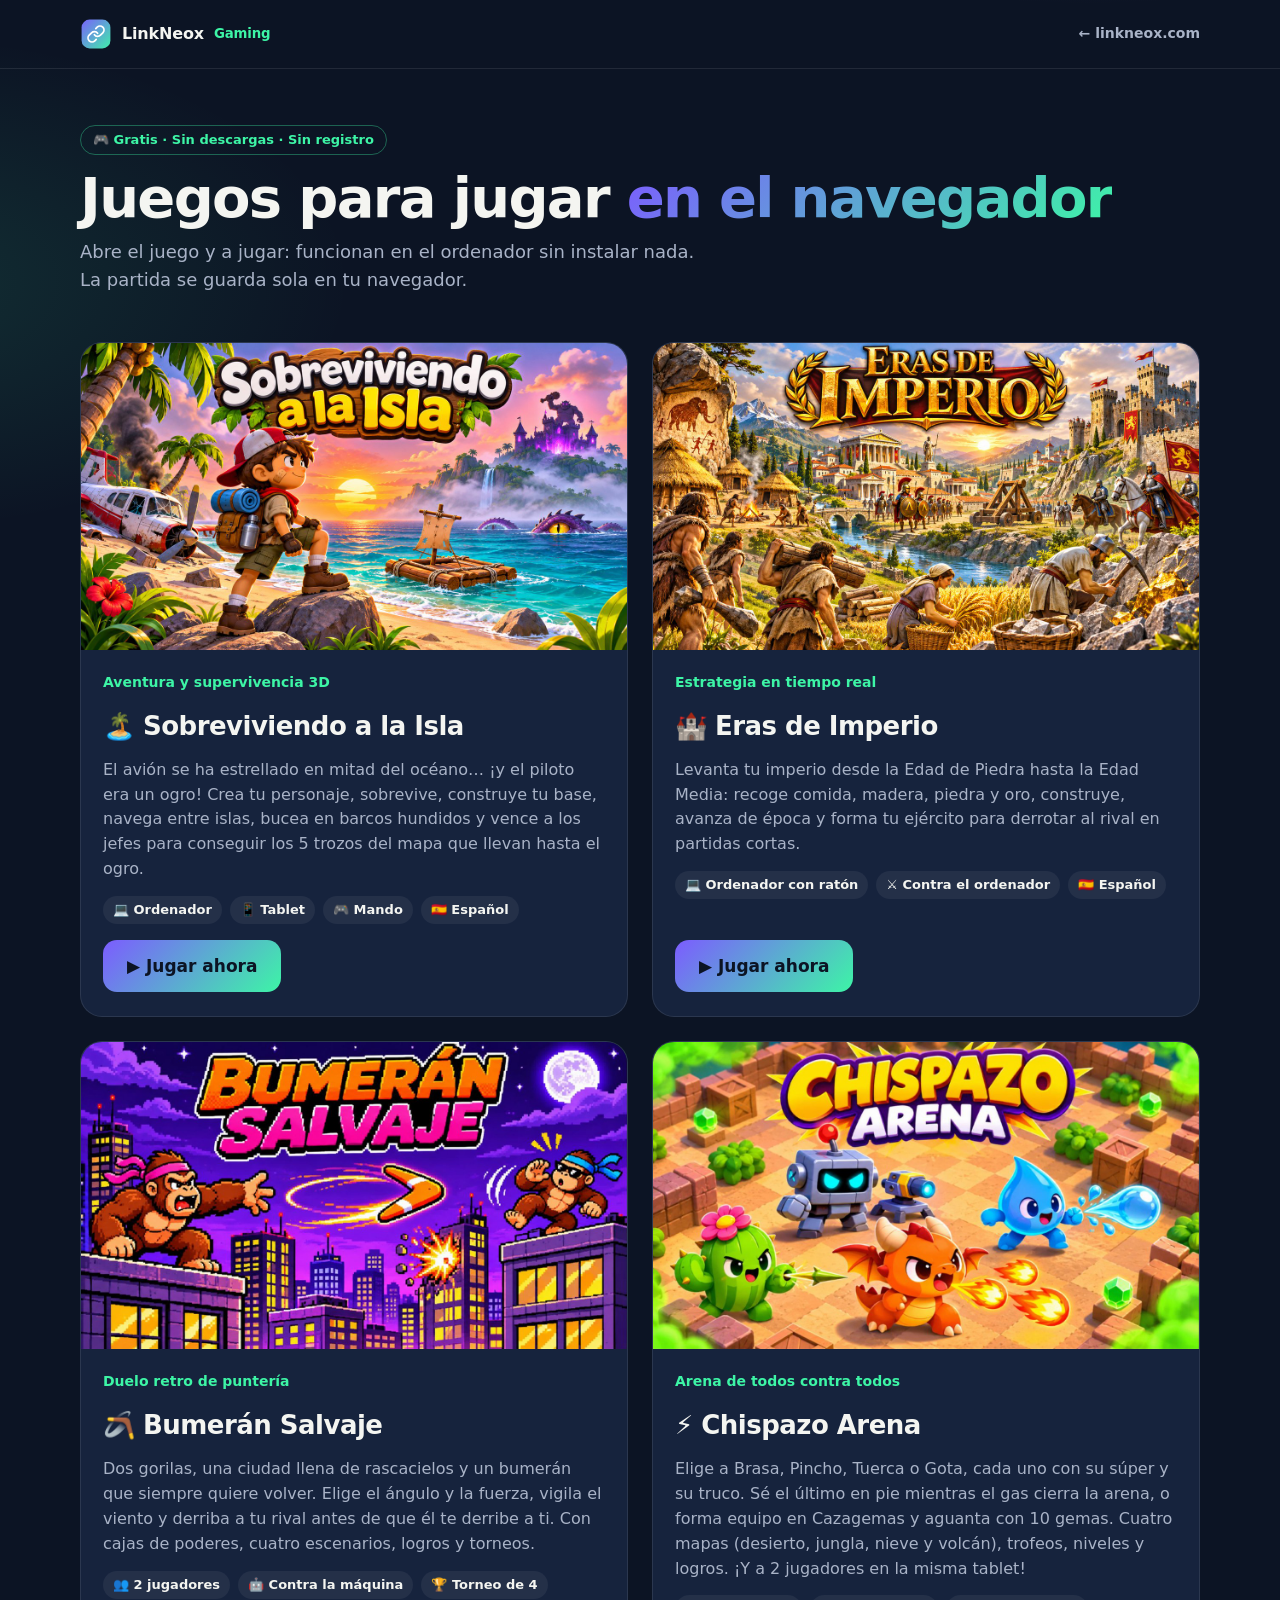
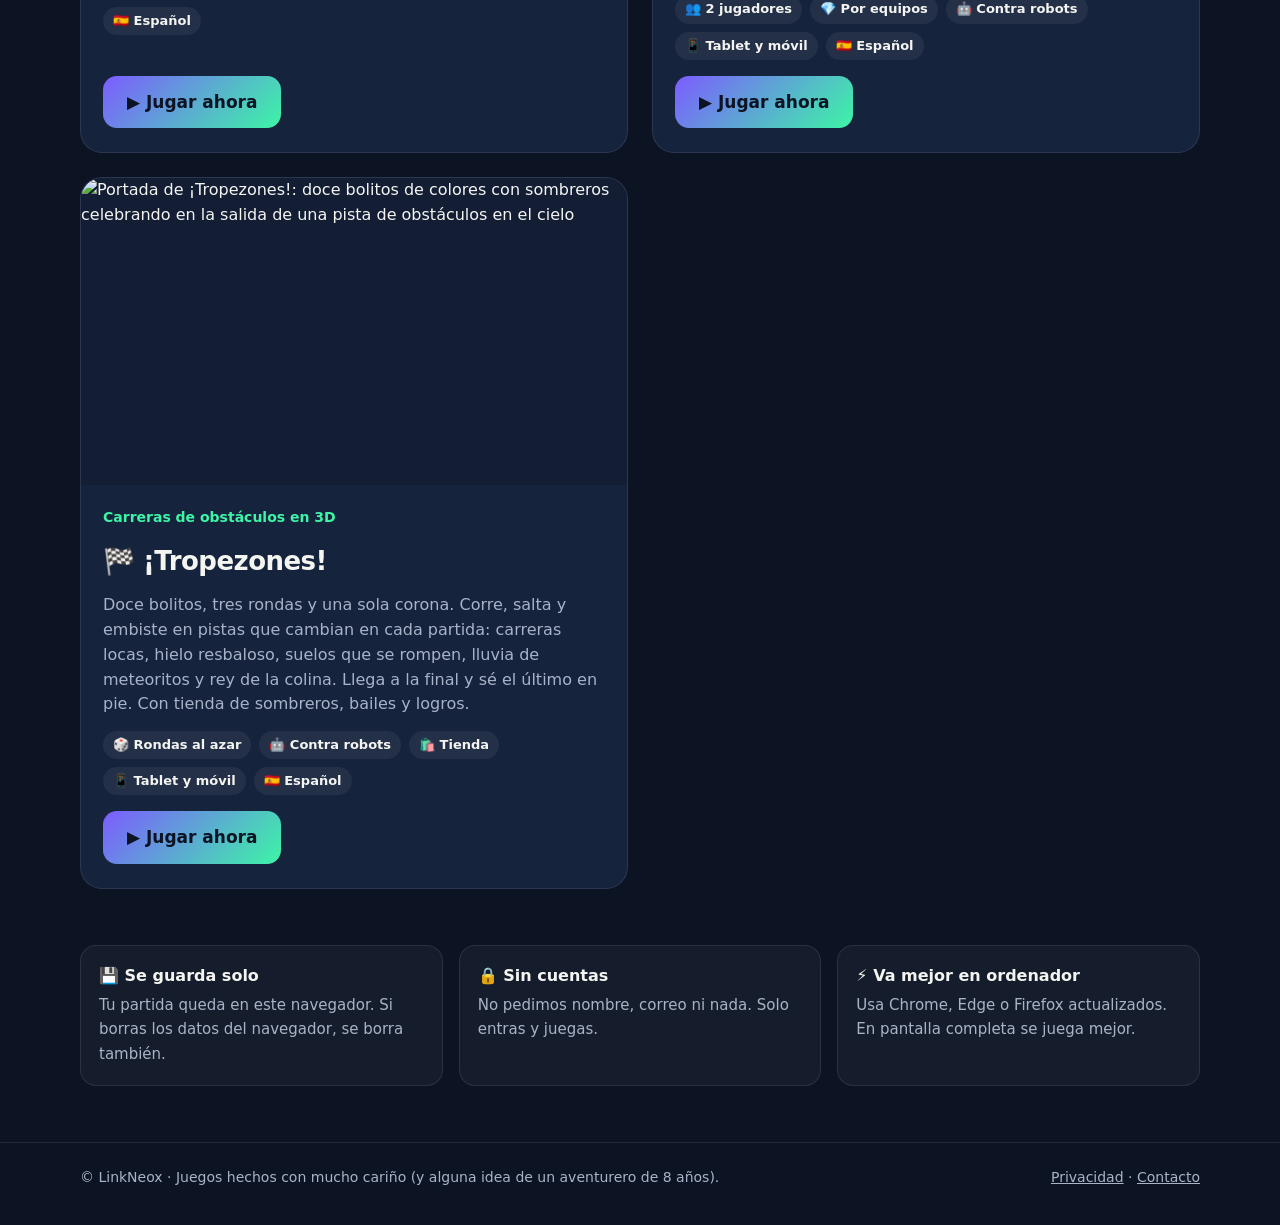
==== commit a9af2094: "Añadir Tropezones al índice de juegos" ====
--- a/gaming/index.html
+++ b/gaming/index.html
@@ -167,6 +167,20 @@
           <a class="play" href="chispazo-arena/">▶ Jugar ahora</a>
         </div>
       </article>
+      <article class="game">
+        <div class="shot">
+          <img src="img/tropezones-portada.jpg" width="1280" height="720" alt="Portada de ¡Tropezones!: doce bolitos de colores con sombreros celebrando en la salida de una pista de obstáculos en el cielo" loading="lazy" />
+        </div>
+        <div class="body">
+          <span class="kind">Carreras de obstáculos en 3D</span>
+          <h2>🏁 ¡Tropezones!</h2>
+          <p>Doce bolitos, tres rondas y una sola corona. Corre, salta y embiste en pistas que cambian en cada partida: carreras locas, hielo resbaloso, suelos que se rompen, lluvia de meteoritos y rey de la colina. Llega a la final y sé el último en pie. Con tienda de sombreros, bailes y logros.</p>
+          <ul class="chips">
+            <li>🎲 Rondas al azar</li><li>🤖 Contra robots</li><li>🛍️ Tienda</li><li>📱 Tablet y móvil</li><li>🇪🇸 Español</li>
+          </ul>
+          <a class="play" href="tropezones/">▶ Jugar ahora</a>
+        </div>
+      </article>
     </section>
 
     <section class="info wrap" aria-label="Información">
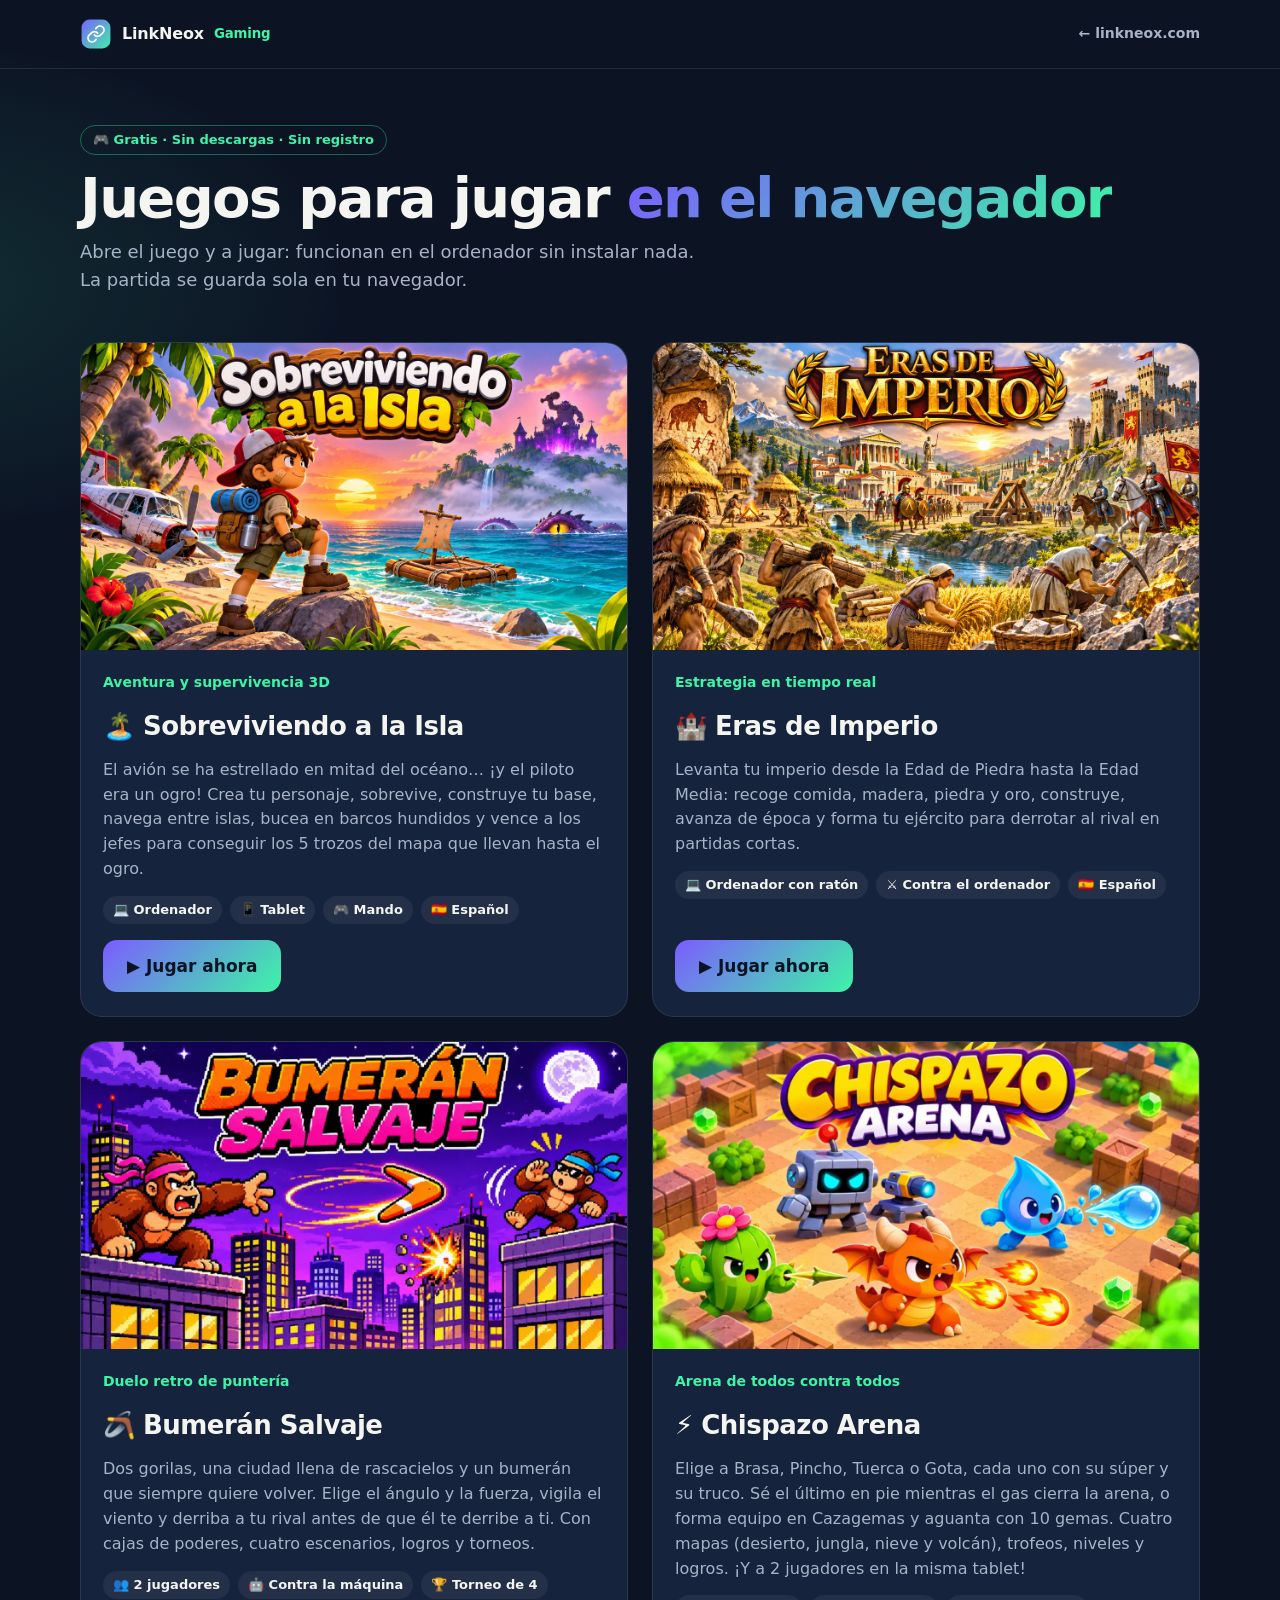
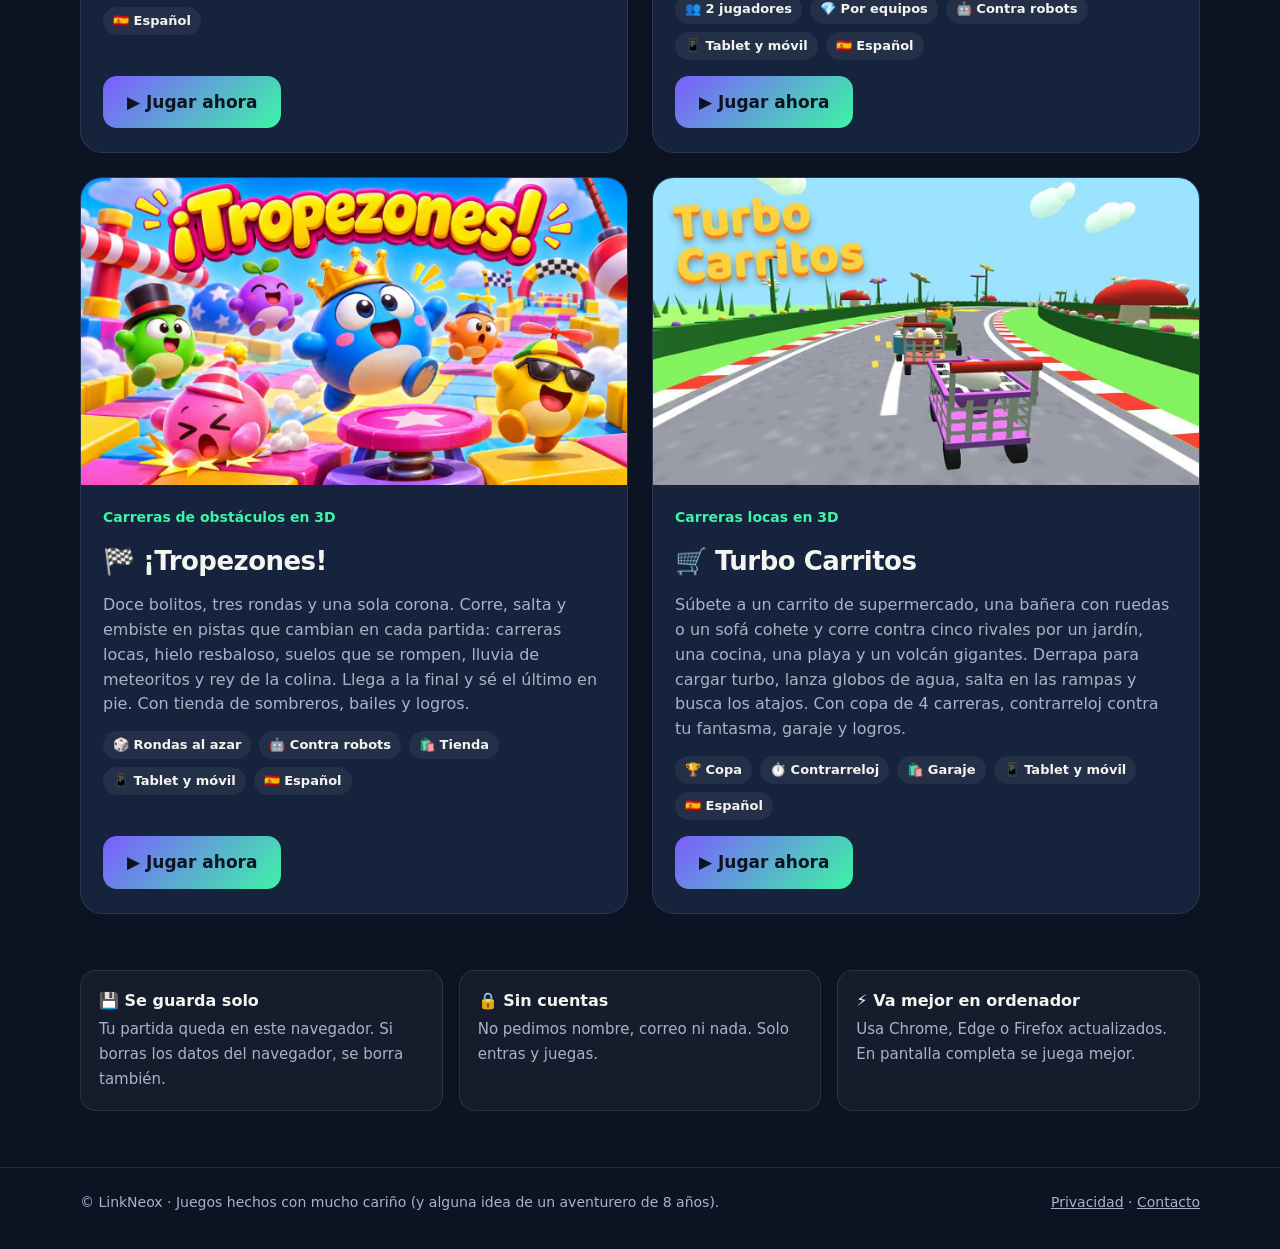
==== commit 0aa136b0: "Gaming: ficha de Turbo Carritos" ====
--- a/gaming/index.html
+++ b/gaming/index.html
@@ -181,6 +181,20 @@
           <a class="play" href="tropezones/">▶ Jugar ahora</a>
         </div>
       </article>
+      <article class="game">
+        <div class="shot">
+          <img src="img/turbo-carritos-portada.jpg" width="1280" height="720" alt="Portada de Turbo Carritos: carritos de supermercado de colores corriendo por una pista en un jardín gigante con setas y flores" loading="lazy" />
+        </div>
+        <div class="body">
+          <span class="kind">Carreras locas en 3D</span>
+          <h2>🛒 Turbo Carritos</h2>
+          <p>Súbete a un carrito de supermercado, una bañera con ruedas o un sofá cohete y corre contra cinco rivales por un jardín, una cocina, una playa y un volcán gigantes. Derrapa para cargar turbo, lanza globos de agua, salta en las rampas y busca los atajos. Con copa de 4 carreras, contrarreloj contra tu fantasma, garaje y logros.</p>
+          <ul class="chips">
+            <li>🏆 Copa</li><li>⏱️ Contrarreloj</li><li>🛍️ Garaje</li><li>📱 Tablet y móvil</li><li>🇪🇸 Español</li>
+          </ul>
+          <a class="play" href="turbo-carritos/">▶ Jugar ahora</a>
+        </div>
+      </article>
     </section>
 
     <section class="info wrap" aria-label="Información">
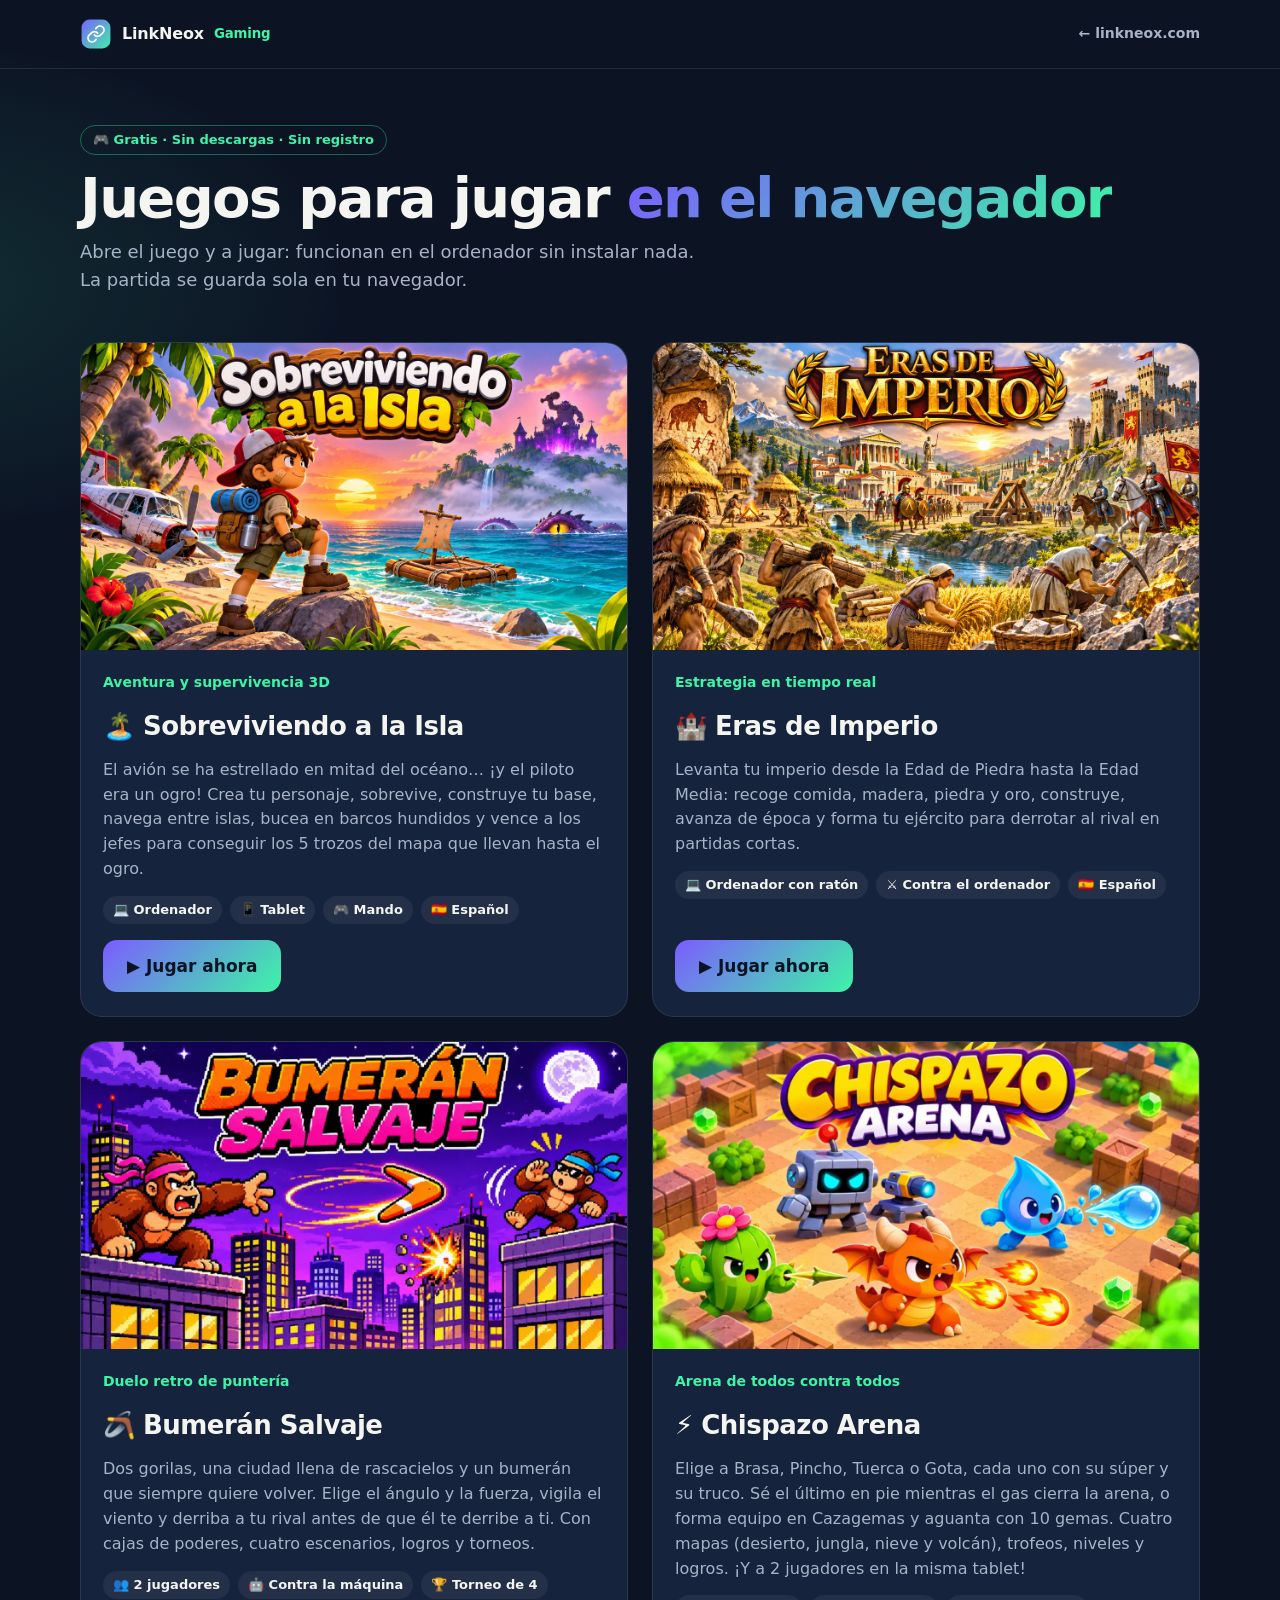
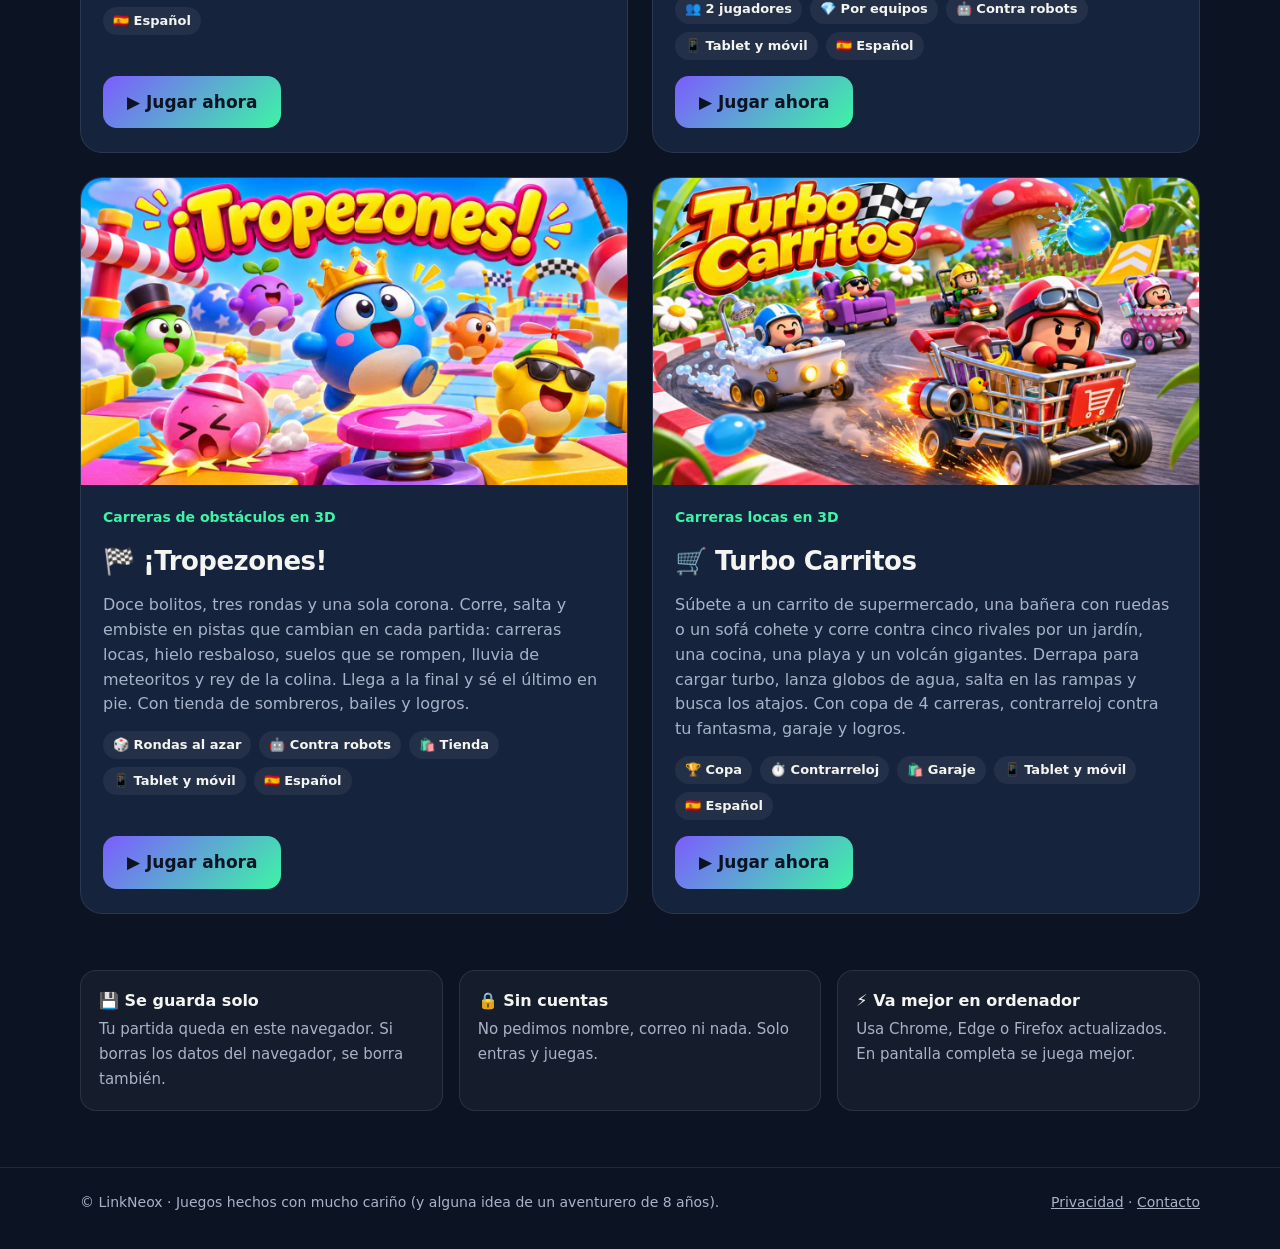
==== commit 41479666: "Gaming: texto alternativo de la portada de Turbo Carritos" ====
--- a/gaming/index.html
+++ b/gaming/index.html
@@ -183,7 +183,7 @@
       </article>
       <article class="game">
         <div class="shot">
-          <img src="img/turbo-carritos-portada.jpg" width="1280" height="720" alt="Portada de Turbo Carritos: carritos de supermercado de colores corriendo por una pista en un jardín gigante con setas y flores" loading="lazy" />
+          <img src="img/turbo-carritos-portada.jpg" width="1280" height="720" alt="Portada de Turbo Carritos: un carrito de supermercado, una bañera con ruedas, un sofá cohete, un cortacésped y un carrito de bebé corriendo por un jardín gigante con setas" loading="lazy" />
         </div>
         <div class="body">
           <span class="kind">Carreras locas en 3D</span>
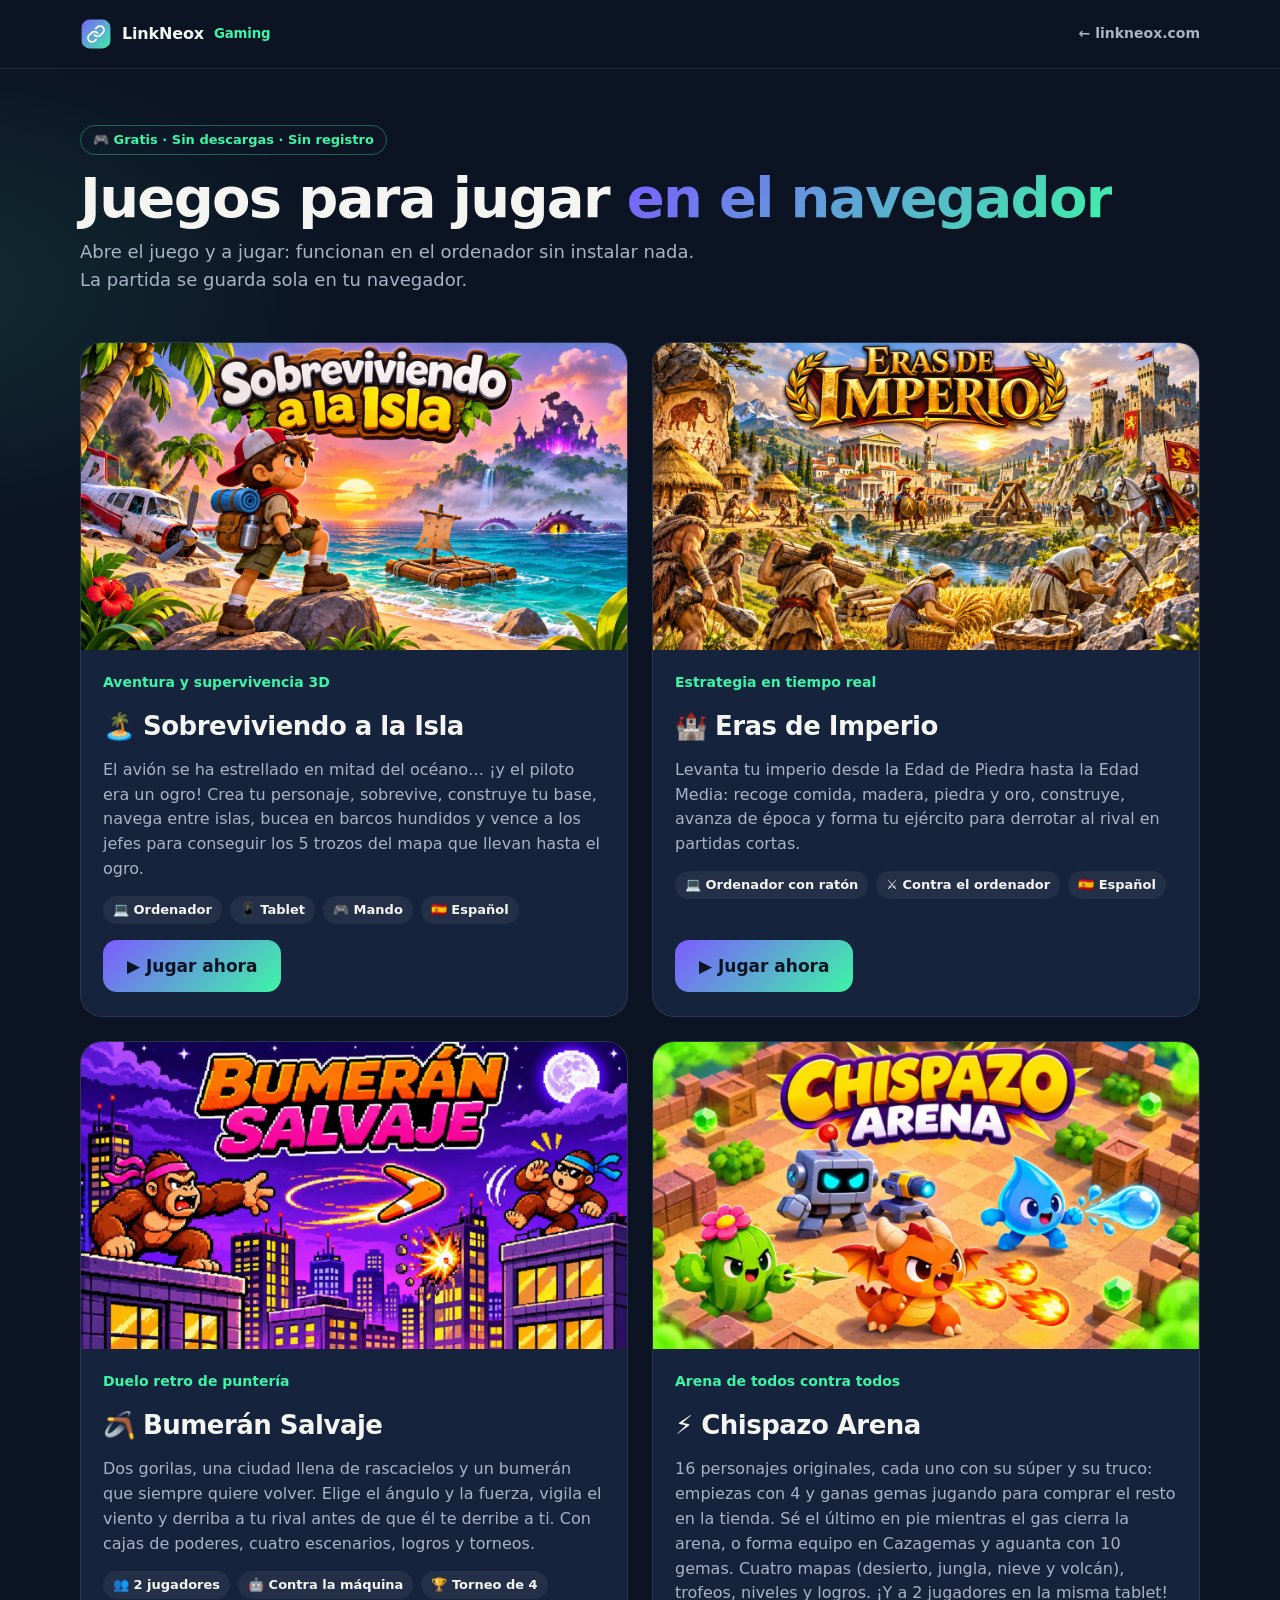
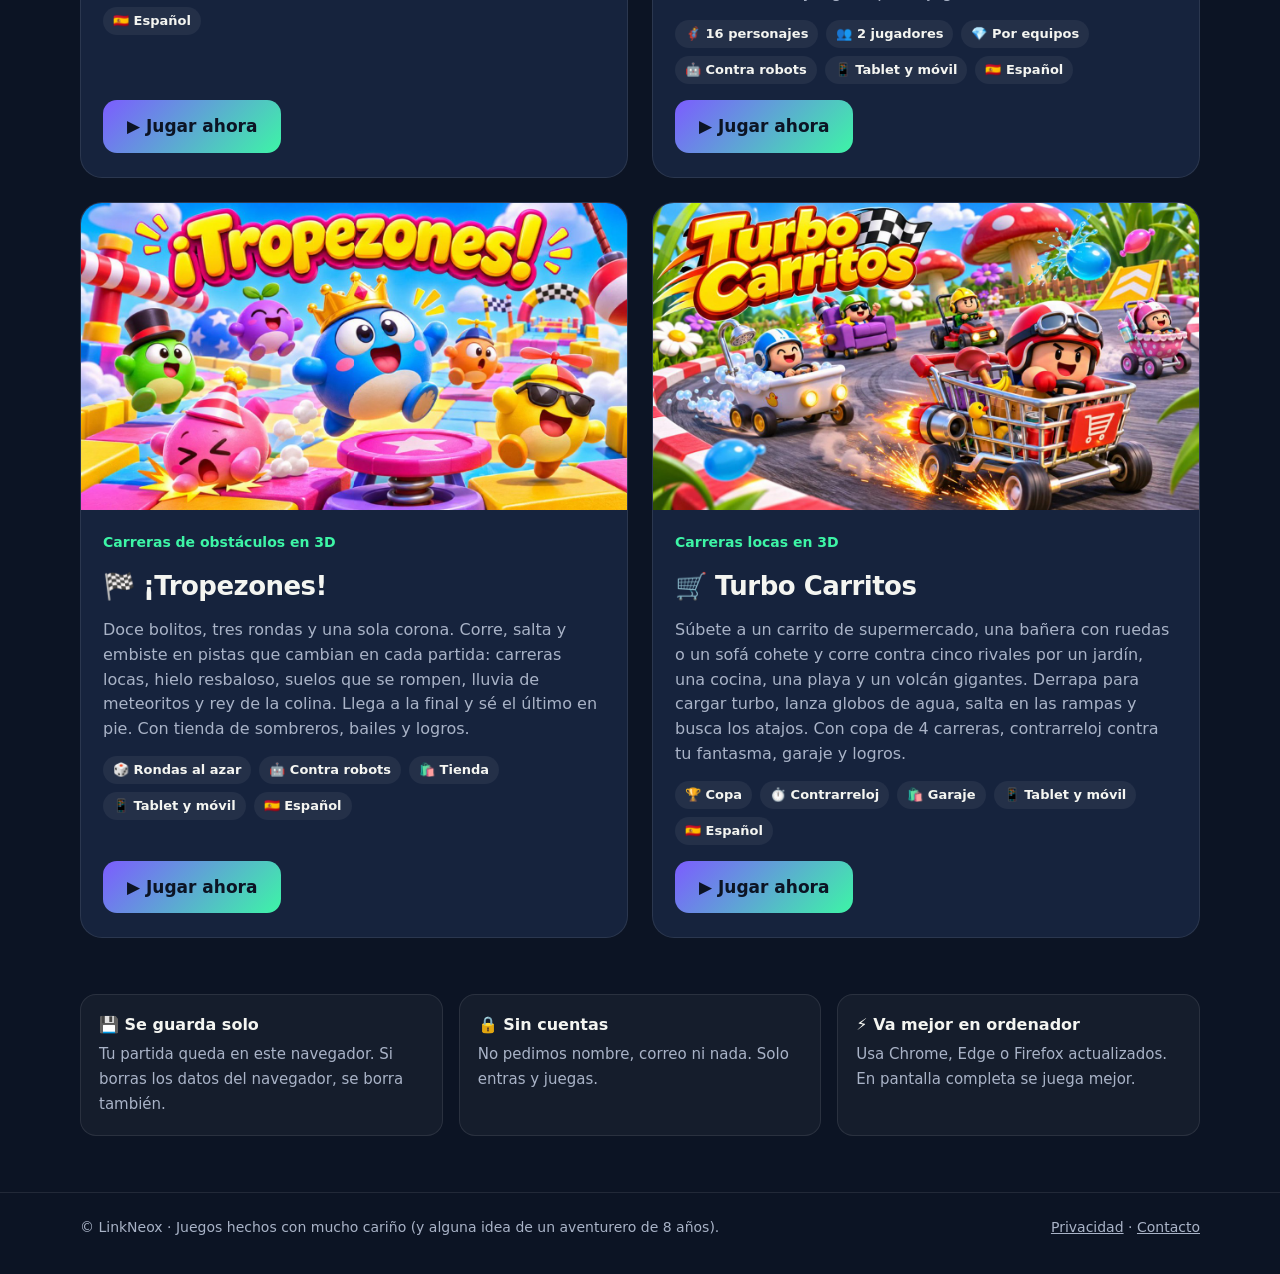
==== commit c6d8136e: "Chispazo Arena: 16 personajes y tienda de gemas" ====
--- a/gaming/index.html
+++ b/gaming/index.html
@@ -160,9 +160,9 @@
         <div class="body">
           <span class="kind">Arena de todos contra todos</span>
           <h2>⚡ Chispazo Arena</h2>
-          <p>Elige a Brasa, Pincho, Tuerca o Gota, cada uno con su súper y su truco. Sé el último en pie mientras el gas cierra la arena, o forma equipo en Cazagemas y aguanta con 10 gemas. Cuatro mapas (desierto, jungla, nieve y volcán), trofeos, niveles y logros. ¡Y a 2 jugadores en la misma tablet!</p>
-          <ul class="chips">
-            <li>👥 2 jugadores</li><li>💎 Por equipos</li><li>🤖 Contra robots</li><li>📱 Tablet y móvil</li><li>🇪🇸 Español</li>
+          <p>16 personajes originales, cada uno con su súper y su truco: empiezas con 4 y ganas gemas jugando para comprar el resto en la tienda. Sé el último en pie mientras el gas cierra la arena, o forma equipo en Cazagemas y aguanta con 10 gemas. Cuatro mapas (desierto, jungla, nieve y volcán), trofeos, niveles y logros. ¡Y a 2 jugadores en la misma tablet!</p>
+          <ul class="chips">
+            <li>🦸 16 personajes</li><li>👥 2 jugadores</li><li>💎 Por equipos</li><li>🤖 Contra robots</li><li>📱 Tablet y móvil</li><li>🇪🇸 Español</li>
           </ul>
           <a class="play" href="chispazo-arena/">▶ Jugar ahora</a>
         </div>
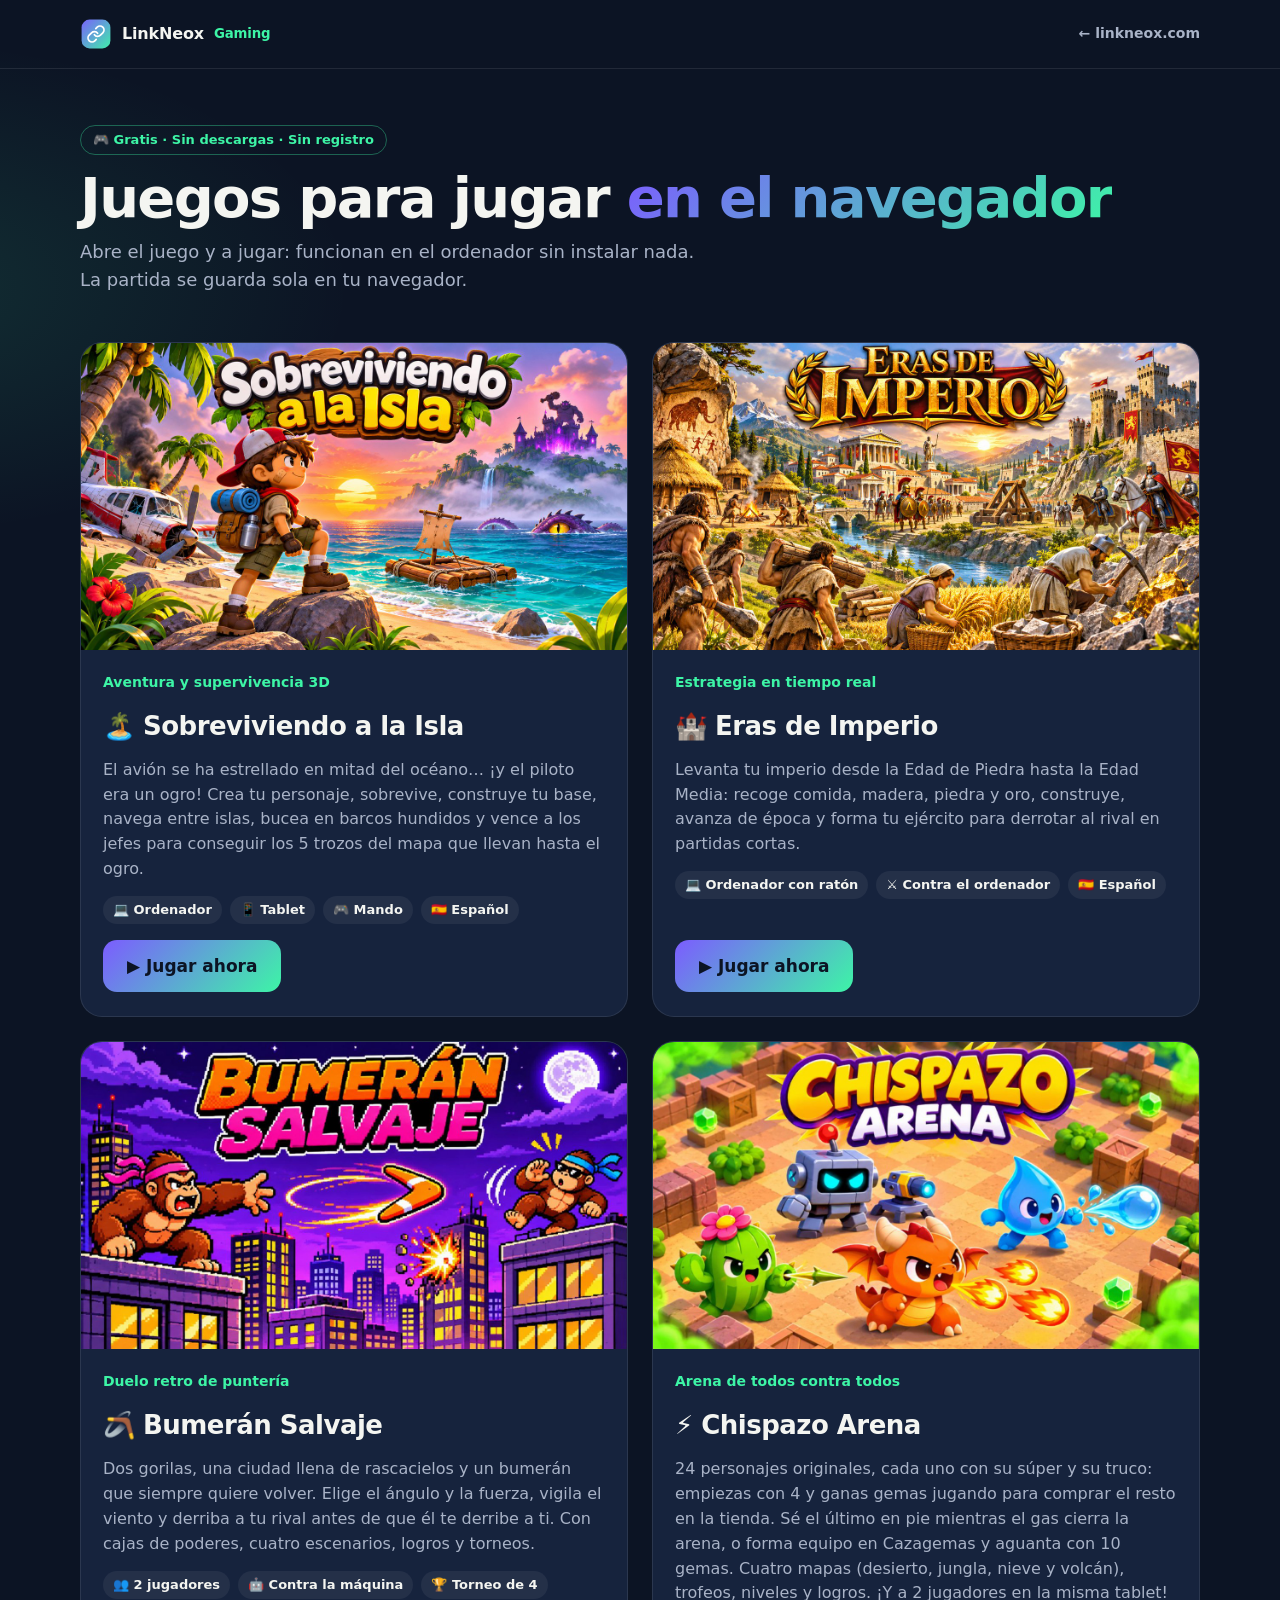
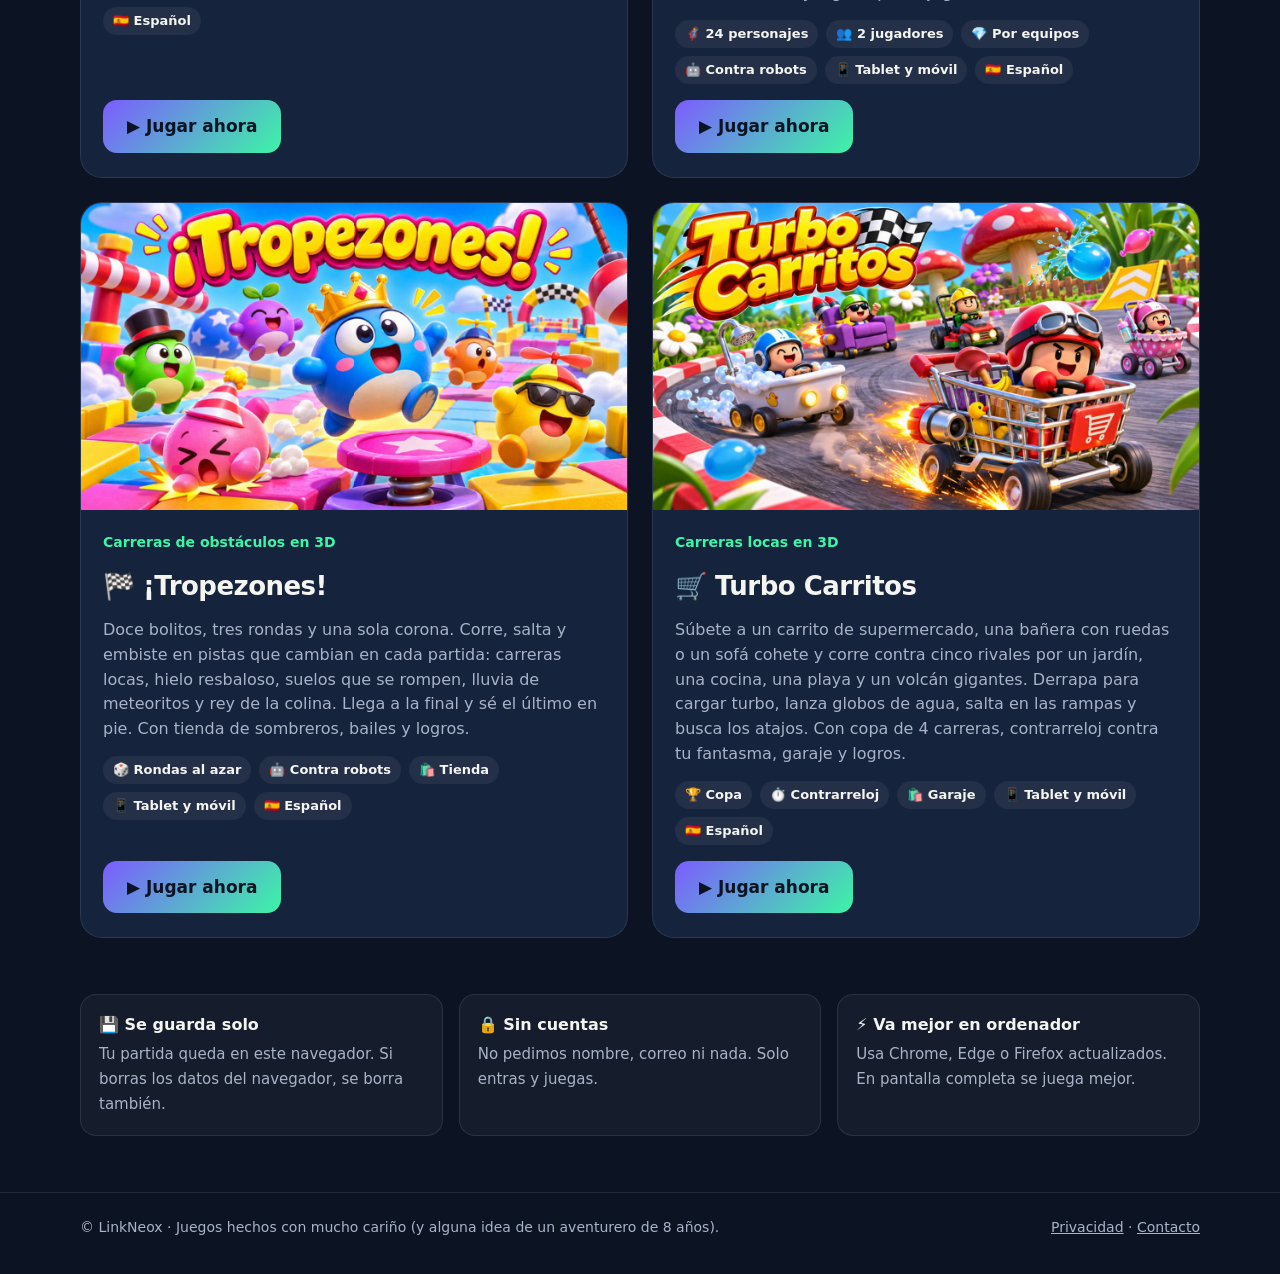
==== commit 6728469e: "Chispazo Arena: 24 personajes y ficha de valoración" ====
--- a/gaming/index.html
+++ b/gaming/index.html
@@ -160,9 +160,9 @@
         <div class="body">
           <span class="kind">Arena de todos contra todos</span>
           <h2>⚡ Chispazo Arena</h2>
-          <p>16 personajes originales, cada uno con su súper y su truco: empiezas con 4 y ganas gemas jugando para comprar el resto en la tienda. Sé el último en pie mientras el gas cierra la arena, o forma equipo en Cazagemas y aguanta con 10 gemas. Cuatro mapas (desierto, jungla, nieve y volcán), trofeos, niveles y logros. ¡Y a 2 jugadores en la misma tablet!</p>
-          <ul class="chips">
-            <li>🦸 16 personajes</li><li>👥 2 jugadores</li><li>💎 Por equipos</li><li>🤖 Contra robots</li><li>📱 Tablet y móvil</li><li>🇪🇸 Español</li>
+          <p>24 personajes originales, cada uno con su súper y su truco: empiezas con 4 y ganas gemas jugando para comprar el resto en la tienda. Sé el último en pie mientras el gas cierra la arena, o forma equipo en Cazagemas y aguanta con 10 gemas. Cuatro mapas (desierto, jungla, nieve y volcán), trofeos, niveles y logros. ¡Y a 2 jugadores en la misma tablet!</p>
+          <ul class="chips">
+            <li>🦸 24 personajes</li><li>👥 2 jugadores</li><li>💎 Por equipos</li><li>🤖 Contra robots</li><li>📱 Tablet y móvil</li><li>🇪🇸 Español</li>
           </ul>
           <a class="play" href="chispazo-arena/">▶ Jugar ahora</a>
         </div>
